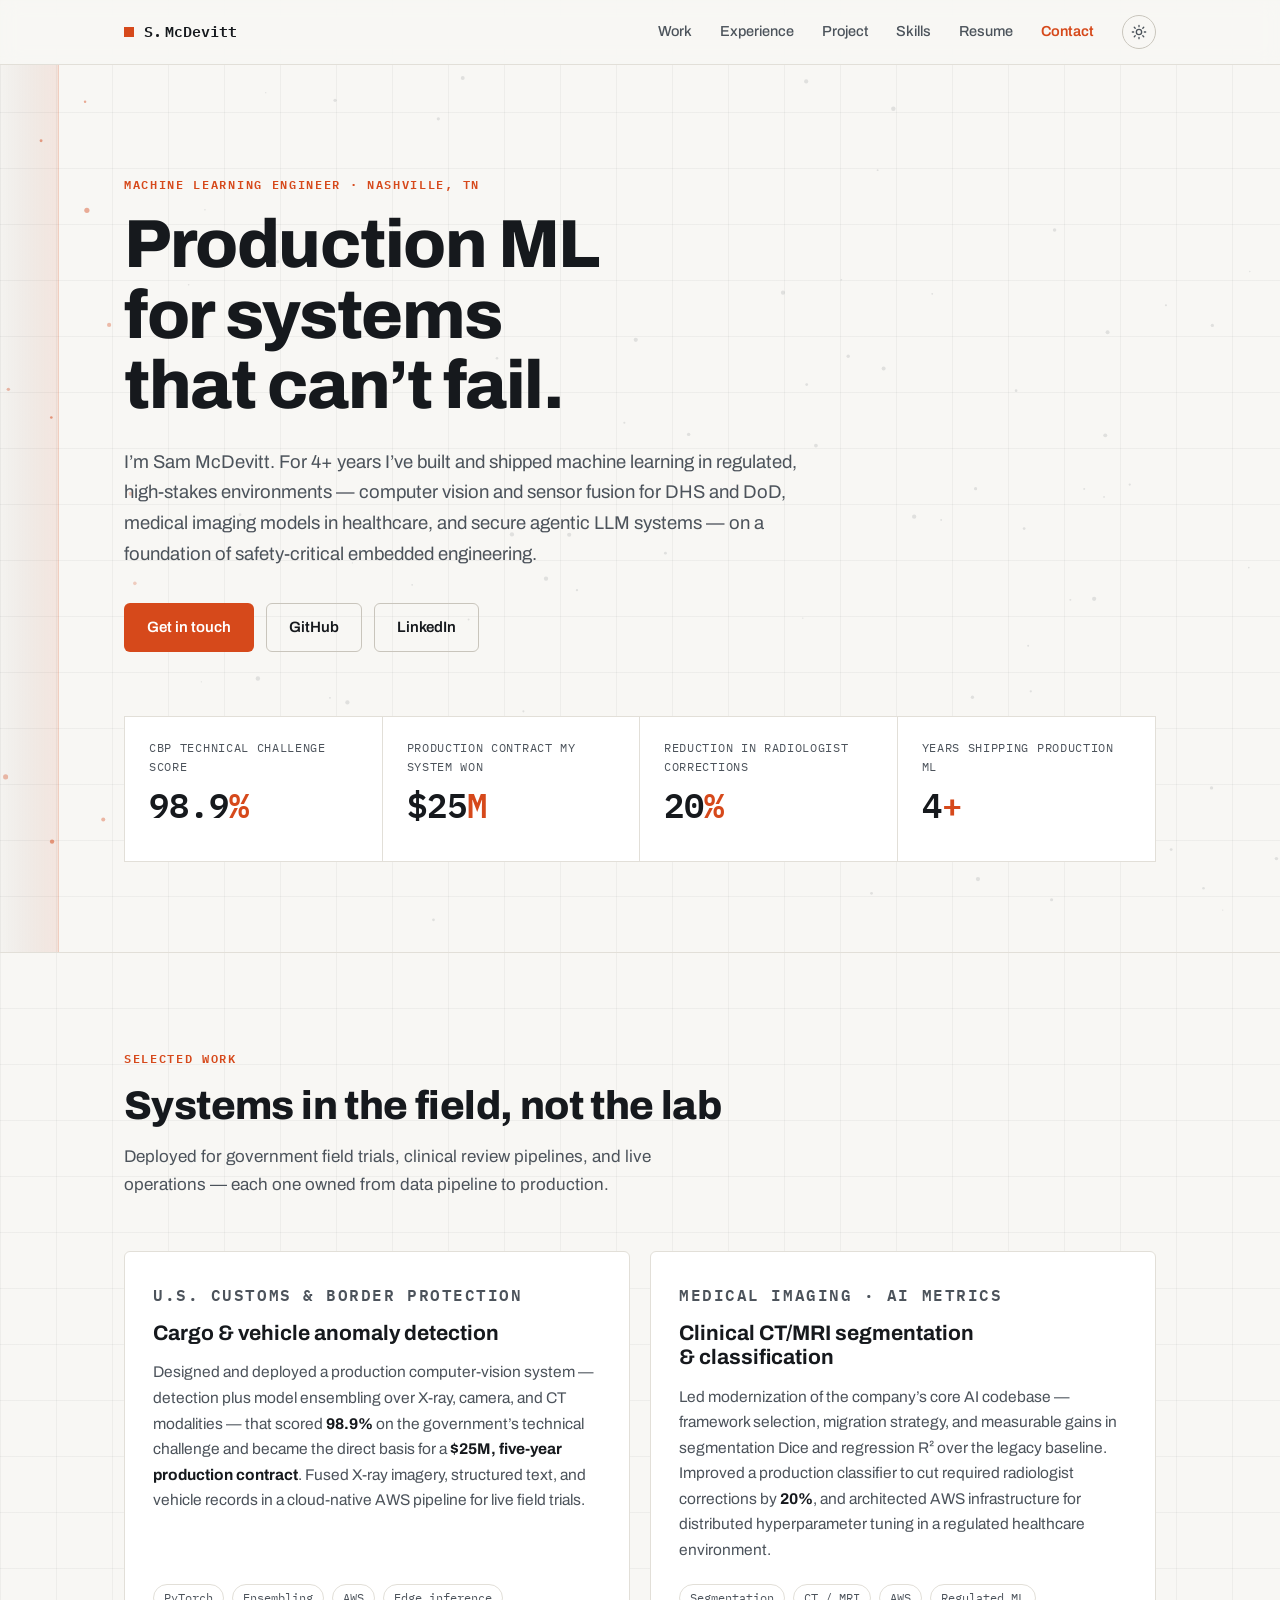
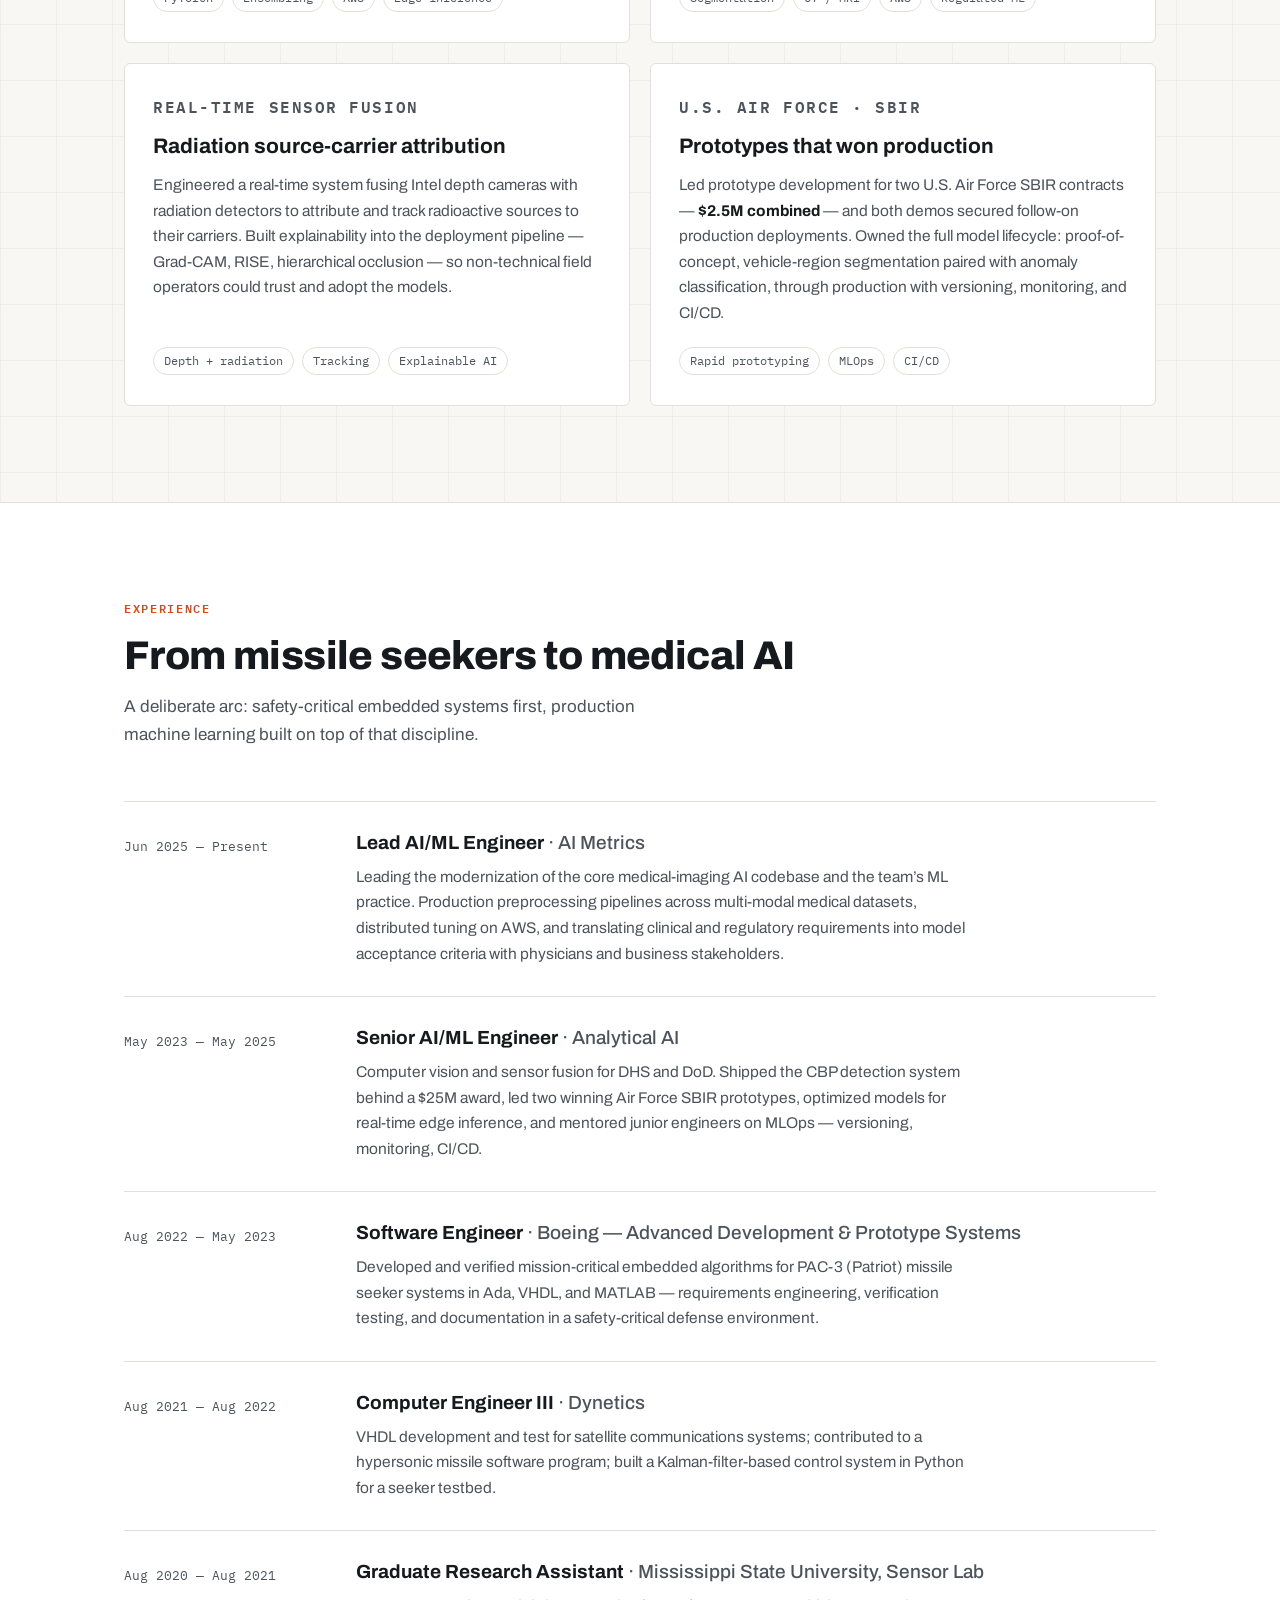
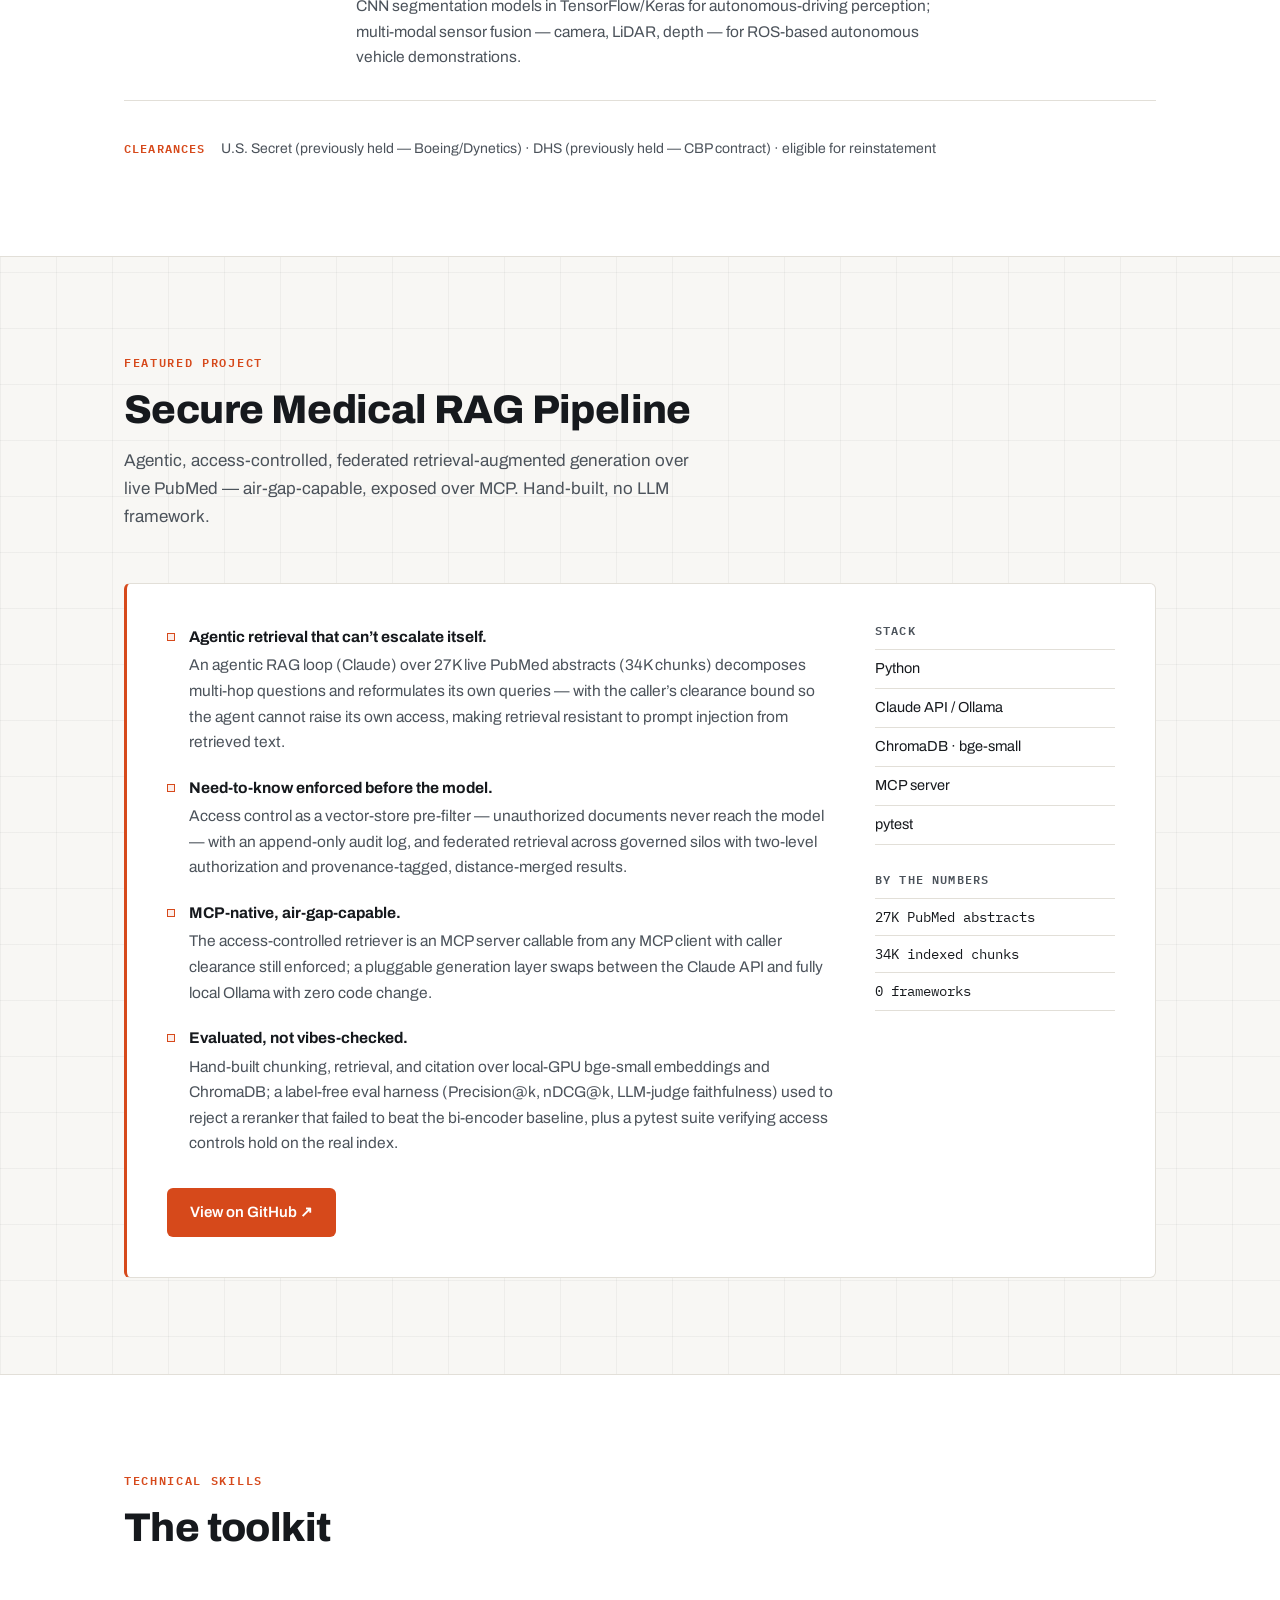
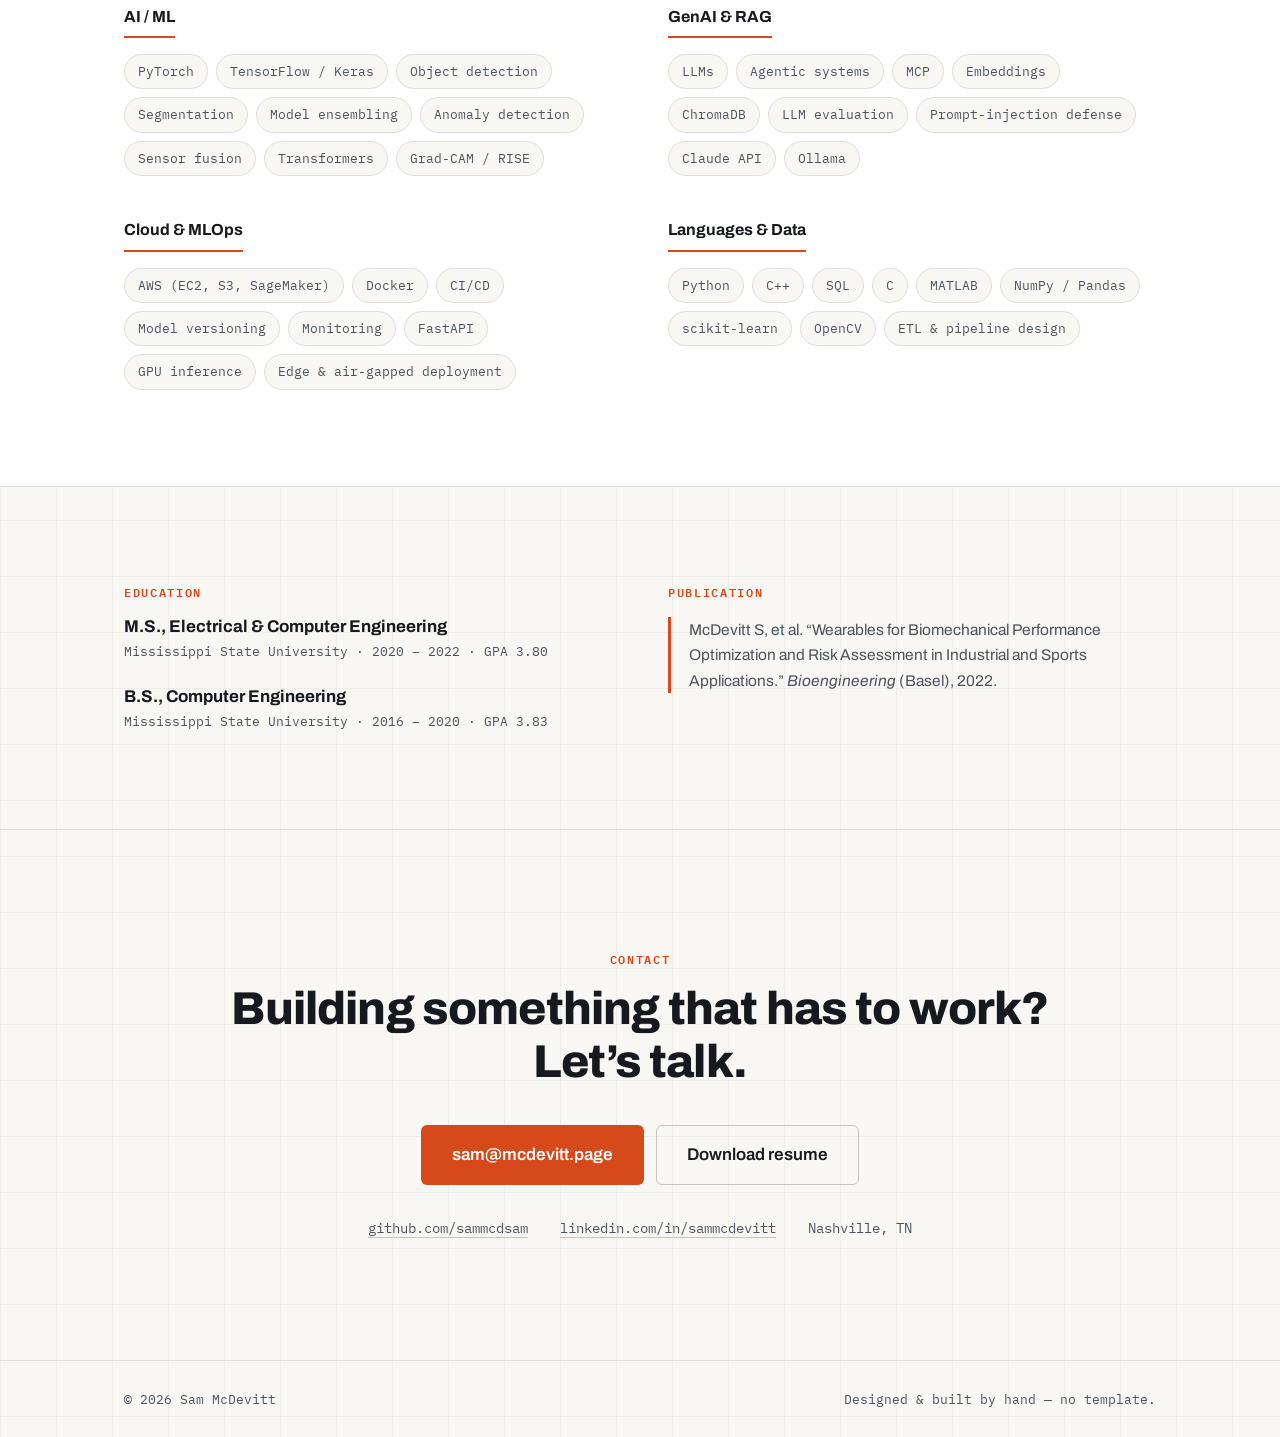
==== index.html @ 663efe21 "Portfolio site: hero, selected work, experience, featured RAG project, skills, resume PDF Co-Authore" ====
<!DOCTYPE html>
<html lang="en">
<head>
  <meta charset="UTF-8">
  <meta name="viewport" content="width=device-width, initial-scale=1.0">
  <title>Sam McDevitt — Machine Learning Engineer</title>
  <meta name="description" content="Sam McDevitt is a machine learning engineer in Nashville, TN building production ML systems — computer vision, sensor fusion, and LLM/RAG platforms — for healthcare, DHS, and DoD.">
  <meta property="og:title" content="Sam McDevitt — Machine Learning Engineer">
  <meta property="og:description" content="Production ML for systems that can't fail: computer vision, sensor fusion, and secure LLM systems in regulated environments.">
  <meta property="og:type" content="website">
  <link rel="icon" href="assets/favicon.svg" type="image/svg+xml">
  <link rel="preconnect" href="https://fonts.googleapis.com">
  <link rel="preconnect" href="https://fonts.gstatic.com" crossorigin>
  <link href="https://fonts.googleapis.com/css2?family=Archivo:wght@400;500;600;700;800&family=IBM+Plex+Mono:wght@400;500;600&display=swap" rel="stylesheet">
  <link rel="stylesheet" href="css/style.css">
</head>
<body>

  <a class="skip-link" href="#main">Skip to content</a>

  <header class="site-header">
    <nav class="nav" aria-label="Primary">
      <a class="nav-brand" href="#top">
        <span class="brand-mark" aria-hidden="true"></span>
        S.&thinsp;McDevitt
      </a>
      <button class="nav-toggle" aria-expanded="false" aria-controls="nav-links" aria-label="Menu">
        <span></span><span></span>
      </button>
      <div class="nav-links" id="nav-links">
        <a href="#work">Work</a>
        <a href="#experience">Experience</a>
        <a href="#project">Project</a>
        <a href="#skills">Skills</a>
        <a href="assets/Sam-McDevitt-Resume.pdf" target="_blank" rel="noopener">Resume</a>
        <a href="#contact" class="nav-cta">Contact</a>
        <button class="theme-toggle" aria-label="Toggle color theme" title="Toggle theme">
          <svg class="icon-sun" viewBox="0 0 24 24" width="16" height="16" fill="none" stroke="currentColor" stroke-width="2" stroke-linecap="round"><circle cx="12" cy="12" r="4"/><path d="M12 2v2m0 16v2M4.9 4.9l1.4 1.4m11.4 11.4 1.4 1.4M2 12h2m16 0h2M4.9 19.1l1.4-1.4M17.7 6.3l1.4-1.4"/></svg>
          <svg class="icon-moon" viewBox="0 0 24 24" width="16" height="16" fill="none" stroke="currentColor" stroke-width="2" stroke-linecap="round" stroke-linejoin="round"><path d="M21 12.8A9 9 0 1 1 11.2 3a7 7 0 0 0 9.8 9.8Z"/></svg>
        </button>
      </div>
    </nav>
  </header>

  <main id="main">

    <!-- ============ HERO ============ -->
    <section class="hero" id="top">
      <canvas id="hero-canvas" aria-hidden="true"></canvas>
      <div class="container hero-inner">
        <p class="eyebrow reveal">Machine Learning Engineer · Nashville, TN</p>
        <h1 class="hero-title reveal">Production ML for systems<br>that can’t fail.</h1>
        <p class="hero-lede reveal">
          I’m Sam McDevitt. For 4+ years I’ve built and shipped machine learning in
          regulated, high-stakes environments — computer vision and sensor fusion for
          DHS and DoD, medical imaging models in healthcare, and secure agentic LLM
          systems — on a foundation of safety-critical embedded engineering.
        </p>
        <div class="hero-actions reveal">
          <a class="btn btn-primary" href="mailto:sam@mcdevitt.page">Get in touch</a>
          <a class="btn btn-ghost" href="https://github.com/sammcdsam" target="_blank" rel="noopener">GitHub</a>
          <a class="btn btn-ghost" href="https://linkedin.com/in/sammcdevitt" target="_blank" rel="noopener">LinkedIn</a>
        </div>
        <dl class="stat-row reveal">
          <div class="stat">
            <dt>CBP technical challenge score</dt>
            <dd>98.9<span class="stat-unit">%</span></dd>
          </div>
          <div class="stat">
            <dt>Production contract my system won</dt>
            <dd>$25<span class="stat-unit">M</span></dd>
          </div>
          <div class="stat">
            <dt>Reduction in radiologist corrections</dt>
            <dd>20<span class="stat-unit">%</span></dd>
          </div>
          <div class="stat">
            <dt>Years shipping production ML</dt>
            <dd>4<span class="stat-unit">+</span></dd>
          </div>
        </dl>
      </div>
    </section>

    <!-- ============ SELECTED WORK ============ -->
    <section class="section" id="work">
      <div class="container">
        <header class="section-head reveal">
          <p class="eyebrow">Selected Work</p>
          <h2>Systems in the field, not the lab</h2>
          <p class="section-lede">Deployed for government field trials, clinical review pipelines, and live operations — each one owned from data pipeline to production.</p>
        </header>

        <div class="work-grid">
          <article class="work-card reveal">
            <p class="work-tag">U.S. Customs &amp; Border Protection</p>
            <h3>Cargo &amp; vehicle anomaly detection</h3>
            <p>
              Designed and deployed a production computer-vision system — detection plus
              model ensembling over X-ray, camera, and CT modalities — that scored
              <strong>98.9%</strong> on the government’s technical challenge and became the
              direct basis for a <strong>$25M, five-year production contract</strong>.
              Fused X-ray imagery, structured text, and vehicle records in a cloud-native
              AWS pipeline for live field trials.
            </p>
            <ul class="work-meta">
              <li>PyTorch</li><li>Ensembling</li><li>AWS</li><li>Edge inference</li>
            </ul>
          </article>

          <article class="work-card reveal">
            <p class="work-tag">Medical Imaging · AI Metrics</p>
            <h3>Clinical CT/MRI segmentation &amp; classification</h3>
            <p>
              Led modernization of the company’s core AI codebase — framework selection,
              migration strategy, and measurable gains in segmentation Dice and regression
              R² over the legacy baseline. Improved a production classifier to cut required
              radiologist corrections by <strong>20%</strong>, and architected AWS
              infrastructure for distributed hyperparameter tuning in a regulated
              healthcare environment.
            </p>
            <ul class="work-meta">
              <li>Segmentation</li><li>CT / MRI</li><li>AWS</li><li>Regulated ML</li>
            </ul>
          </article>

          <article class="work-card reveal">
            <p class="work-tag">Real-time Sensor Fusion</p>
            <h3>Radiation source-carrier attribution</h3>
            <p>
              Engineered a real-time system fusing Intel depth cameras with radiation
              detectors to attribute and track radioactive sources to their carriers.
              Built explainability into the deployment pipeline — Grad-CAM, RISE,
              hierarchical occlusion — so non-technical field operators could trust and
              adopt the models.
            </p>
            <ul class="work-meta">
              <li>Depth + radiation</li><li>Tracking</li><li>Explainable AI</li>
            </ul>
          </article>

          <article class="work-card reveal">
            <p class="work-tag">U.S. Air Force · SBIR</p>
            <h3>Prototypes that won production</h3>
            <p>
              Led prototype development for two U.S. Air Force SBIR contracts —
              <strong>$2.5M combined</strong> — and both demos secured follow-on production
              deployments. Owned the full model lifecycle: proof-of-concept, vehicle-region
              segmentation paired with anomaly classification, through production with
              versioning, monitoring, and CI/CD.
            </p>
            <ul class="work-meta">
              <li>Rapid prototyping</li><li>MLOps</li><li>CI/CD</li>
            </ul>
          </article>
        </div>
      </div>
    </section>

    <!-- ============ EXPERIENCE ============ -->
    <section class="section section-alt" id="experience">
      <div class="container">
        <header class="section-head reveal">
          <p class="eyebrow">Experience</p>
          <h2>From missile seekers to medical AI</h2>
          <p class="section-lede">A deliberate arc: safety-critical embedded systems first, production machine learning built on top of that discipline.</p>
        </header>

        <ol class="timeline">
          <li class="timeline-item reveal">
            <p class="timeline-date">Jun 2025 — Present</p>
            <div class="timeline-body">
              <h3>Lead AI/ML Engineer <span class="at">· AI Metrics</span></h3>
              <p>
                Leading the modernization of the core medical-imaging AI codebase and the
                team’s ML practice. Production preprocessing pipelines across multi-modal
                medical datasets, distributed tuning on AWS, and translating clinical and
                regulatory requirements into model acceptance criteria with physicians and
                business stakeholders.
              </p>
            </div>
          </li>
          <li class="timeline-item reveal">
            <p class="timeline-date">May 2023 — May 2025</p>
            <div class="timeline-body">
              <h3>Senior AI/ML Engineer <span class="at">· Analytical AI</span></h3>
              <p>
                Computer vision and sensor fusion for DHS and DoD. Shipped the CBP
                detection system behind a $25M award, led two winning Air Force SBIR
                prototypes, optimized models for real-time edge inference, and mentored
                junior engineers on MLOps — versioning, monitoring, CI/CD.
              </p>
            </div>
          </li>
          <li class="timeline-item reveal">
            <p class="timeline-date">Aug 2022 — May 2023</p>
            <div class="timeline-body">
              <h3>Software Engineer <span class="at">· Boeing — Advanced Development &amp; Prototype Systems</span></h3>
              <p>
                Developed and verified mission-critical embedded algorithms for PAC-3
                (Patriot) missile seeker systems in Ada, VHDL, and MATLAB — requirements
                engineering, verification testing, and documentation in a safety-critical
                defense environment.
              </p>
            </div>
          </li>
          <li class="timeline-item reveal">
            <p class="timeline-date">Aug 2021 — Aug 2022</p>
            <div class="timeline-body">
              <h3>Computer Engineer III <span class="at">· Dynetics</span></h3>
              <p>
                VHDL development and test for satellite communications systems; contributed
                to a hypersonic missile software program; built a Kalman-filter-based
                control system in Python for a seeker testbed.
              </p>
            </div>
          </li>
          <li class="timeline-item reveal">
            <p class="timeline-date">Aug 2020 — Aug 2021</p>
            <div class="timeline-body">
              <h3>Graduate Research Assistant <span class="at">· Mississippi State University, Sensor Lab</span></h3>
              <p>
                CNN segmentation models in TensorFlow/Keras for autonomous-driving
                perception; multi-modal sensor fusion — camera, LiDAR, depth — for
                ROS-based autonomous vehicle demonstrations.
              </p>
            </div>
          </li>
        </ol>

        <p class="clearance reveal">
          <span class="clearance-label">Clearances</span>
          U.S. Secret (previously held — Boeing/Dynetics) · DHS (previously held — CBP contract) · eligible for reinstatement
        </p>
      </div>
    </section>

    <!-- ============ FEATURED PROJECT ============ -->
    <section class="section" id="project">
      <div class="container">
        <header class="section-head reveal">
          <p class="eyebrow">Featured Project</p>
          <h2>Secure Medical RAG Pipeline</h2>
          <p class="section-lede">
            Agentic, access-controlled, federated retrieval-augmented generation over live
            PubMed — air-gap-capable, exposed over MCP. Hand-built, no LLM framework.
          </p>
        </header>

        <div class="project-panel reveal">
          <div class="project-main">
            <ul class="project-points">
              <li>
                <strong>Agentic retrieval that can’t escalate itself.</strong>
                An agentic RAG loop (Claude) over 27K live PubMed abstracts (34K chunks)
                decomposes multi-hop questions and reformulates its own queries — with the
                caller’s clearance bound so the agent cannot raise its own access, making
                retrieval resistant to prompt injection from retrieved text.
              </li>
              <li>
                <strong>Need-to-know enforced before the model.</strong>
                Access control as a vector-store pre-filter — unauthorized documents never
                reach the model — with an append-only audit log, and federated retrieval
                across governed silos with two-level authorization and provenance-tagged,
                distance-merged results.
              </li>
              <li>
                <strong>MCP-native, air-gap-capable.</strong>
                The access-controlled retriever is an MCP server callable from any MCP
                client with caller clearance still enforced; a pluggable generation layer
                swaps between the Claude API and fully local Ollama with zero code change.
              </li>
              <li>
                <strong>Evaluated, not vibes-checked.</strong>
                Hand-built chunking, retrieval, and citation over local-GPU bge-small
                embeddings and ChromaDB; a label-free eval harness (Precision@k, nDCG@k,
                LLM-judge faithfulness) used to reject a reranker that failed to beat the
                bi-encoder baseline, plus a pytest suite verifying access controls hold on
                the real index.
              </li>
            </ul>
            <a class="btn btn-primary" href="https://github.com/sammcdsam/medical-rag-pipeline" target="_blank" rel="noopener">View on GitHub ↗</a>
          </div>
          <aside class="project-side">
            <h4>Stack</h4>
            <ul class="side-list">
              <li>Python</li>
              <li>Claude API / Ollama</li>
              <li>ChromaDB · bge-small</li>
              <li>MCP server</li>
              <li>pytest</li>
            </ul>
            <h4>By the numbers</h4>
            <ul class="side-list mono-list">
              <li>27K PubMed abstracts</li>
              <li>34K indexed chunks</li>
              <li>0 frameworks</li>
            </ul>
          </aside>
        </div>
      </div>
    </section>

    <!-- ============ SKILLS ============ -->
    <section class="section section-alt" id="skills">
      <div class="container">
        <header class="section-head reveal">
          <p class="eyebrow">Technical Skills</p>
          <h2>The toolkit</h2>
        </header>
        <div class="skills-grid">
          <div class="skill-group reveal">
            <h3>AI / ML</h3>
            <ul class="chip-list">
              <li>PyTorch</li><li>TensorFlow / Keras</li><li>Object detection</li>
              <li>Segmentation</li><li>Model ensembling</li><li>Anomaly detection</li>
              <li>Sensor fusion</li><li>Transformers</li><li>Grad-CAM / RISE</li>
            </ul>
          </div>
          <div class="skill-group reveal">
            <h3>GenAI &amp; RAG</h3>
            <ul class="chip-list">
              <li>LLMs</li><li>Agentic systems</li><li>MCP</li><li>Embeddings</li>
              <li>ChromaDB</li><li>LLM evaluation</li><li>Prompt-injection defense</li>
              <li>Claude API</li><li>Ollama</li>
            </ul>
          </div>
          <div class="skill-group reveal">
            <h3>Cloud &amp; MLOps</h3>
            <ul class="chip-list">
              <li>AWS (EC2, S3, SageMaker)</li><li>Docker</li><li>CI/CD</li>
              <li>Model versioning</li><li>Monitoring</li><li>FastAPI</li>
              <li>GPU inference</li><li>Edge &amp; air-gapped deployment</li>
            </ul>
          </div>
          <div class="skill-group reveal">
            <h3>Languages &amp; Data</h3>
            <ul class="chip-list">
              <li>Python</li><li>C++</li><li>SQL</li><li>C</li><li>MATLAB</li>
              <li>NumPy / Pandas</li><li>scikit-learn</li><li>OpenCV</li>
              <li>ETL &amp; pipeline design</li>
            </ul>
          </div>
        </div>
      </div>
    </section>

    <!-- ============ EDUCATION & PUBLICATION ============ -->
    <section class="section" id="education">
      <div class="container edu-grid">
        <div class="reveal">
          <p class="eyebrow">Education</p>
          <ul class="edu-list">
            <li>
              <h3>M.S., Electrical &amp; Computer Engineering</h3>
              <p class="edu-meta">Mississippi State University · 2020 – 2022 · GPA 3.80</p>
            </li>
            <li>
              <h3>B.S., Computer Engineering</h3>
              <p class="edu-meta">Mississippi State University · 2016 – 2020 · GPA 3.83</p>
            </li>
          </ul>
        </div>
        <div class="reveal">
          <p class="eyebrow">Publication</p>
          <p class="pub-cite">
            McDevitt&nbsp;S, et&nbsp;al. “Wearables for Biomechanical Performance
            Optimization and Risk Assessment in Industrial and Sports Applications.”
            <em>Bioengineering</em> (Basel), 2022.
          </p>
        </div>
      </div>
    </section>

    <!-- ============ CONTACT ============ -->
    <section class="section section-contact" id="contact">
      <div class="container">
        <p class="eyebrow reveal">Contact</p>
        <h2 class="contact-title reveal">Building something that has to work?<br>Let’s talk.</h2>
        <div class="hero-actions reveal">
          <a class="btn btn-primary btn-lg" href="mailto:sam@mcdevitt.page">sam@mcdevitt.page</a>
          <a class="btn btn-ghost btn-lg" href="assets/Sam-McDevitt-Resume.pdf" target="_blank" rel="noopener">Download resume</a>
        </div>
        <ul class="contact-links reveal">
          <li><a href="https://github.com/sammcdsam" target="_blank" rel="noopener">github.com/sammcdsam</a></li>
          <li><a href="https://linkedin.com/in/sammcdevitt" target="_blank" rel="noopener">linkedin.com/in/sammcdevitt</a></li>
          <li>Nashville, TN</li>
        </ul>
      </div>
    </section>

  </main>

  <footer class="site-footer">
    <div class="container footer-inner">
      <p>© <span id="year"></span> Sam McDevitt</p>
      <p class="footer-note">Designed &amp; built by hand — no template.</p>
    </div>
  </footer>

  <script src="js/main.js"></script>
</body>
</html>
---- css/style.css ----
/* ============================================================
   Sam McDevitt — portfolio
   Palette: paper / blue-black ink / international orange
   Type: Archivo (display + body) · IBM Plex Mono (labels, data)
   ============================================================ */

:root {
  --bg: #F8F7F4;
  --surface: #FFFFFF;
  --ink: #16191D;
  --ink-2: #4C535B;
  --line: #E2DFD8;
  --line-strong: #C9C5BC;
  --accent: #D6491B;
  --accent-soft: rgba(214, 73, 27, 0.09);
  --accent-contrast: #FFFFFF;
  --grid-line: rgba(22, 25, 29, 0.045);

  --font-body: "Archivo", "Helvetica Neue", Arial, sans-serif;
  --font-mono: "IBM Plex Mono", "SFMono-Regular", Consolas, monospace;

  --container: 1080px;
  --radius: 6px;
}

@media (prefers-color-scheme: dark) {
  :root {
    --bg: #101317;
    --surface: #171B21;
    --ink: #E9E7E2;
    --ink-2: #9BA1A9;
    --line: #262B32;
    --line-strong: #3A414A;
    --accent: #FF6B42;
    --accent-soft: rgba(255, 107, 66, 0.12);
    --accent-contrast: #16191D;
    --grid-line: rgba(233, 231, 226, 0.04);
  }
}

:root[data-theme="light"] {
  --bg: #F8F7F4;
  --surface: #FFFFFF;
  --ink: #16191D;
  --ink-2: #4C535B;
  --line: #E2DFD8;
  --line-strong: #C9C5BC;
  --accent: #D6491B;
  --accent-soft: rgba(214, 73, 27, 0.09);
  --accent-contrast: #FFFFFF;
  --grid-line: rgba(22, 25, 29, 0.045);
}

:root[data-theme="dark"] {
  --bg: #101317;
  --surface: #171B21;
  --ink: #E9E7E2;
  --ink-2: #9BA1A9;
  --line: #262B32;
  --line-strong: #3A414A;
  --accent: #FF6B42;
  --accent-soft: rgba(255, 107, 66, 0.12);
  --accent-contrast: #16191D;
  --grid-line: rgba(233, 231, 226, 0.04);
}

/* ---------- reset & base ---------- */

*, *::before, *::after { box-sizing: border-box; }

html { scroll-behavior: smooth; }

body {
  margin: 0;
  background: var(--bg);
  color: var(--ink);
  font-family: var(--font-body);
  font-size: 17px;
  line-height: 1.65;
  -webkit-font-smoothing: antialiased;
  background-image:
    linear-gradient(var(--grid-line) 1px, transparent 1px),
    linear-gradient(90deg, var(--grid-line) 1px, transparent 1px);
  background-size: 56px 56px;
}

h1, h2, h3, h4 {
  margin: 0;
  line-height: 1.15;
  font-weight: 700;
  text-wrap: balance;
}

p { margin: 0; }
a { color: inherit; }
ul, ol { margin: 0; padding: 0; list-style: none; }
img { max-width: 100%; }

.container {
  max-width: var(--container);
  margin: 0 auto;
  padding: 0 24px;
}

.skip-link {
  position: absolute;
  left: -9999px;
  top: 0;
  background: var(--accent);
  color: var(--accent-contrast);
  padding: 10px 16px;
  z-index: 100;
}
.skip-link:focus { left: 0; }

:focus-visible {
  outline: 2px solid var(--accent);
  outline-offset: 3px;
}

/* ---------- shared text roles ---------- */

.eyebrow {
  font-family: var(--font-mono);
  font-size: 12px;
  font-weight: 600;
  letter-spacing: 0.14em;
  text-transform: uppercase;
  color: var(--accent);
  margin-bottom: 14px;
}

.section-lede {
  color: var(--ink-2);
  max-width: 58ch;
  margin-top: 14px;
}

/* ---------- header / nav ---------- */

.site-header {
  position: sticky;
  top: 0;
  z-index: 50;
  background: color-mix(in srgb, var(--bg) 88%, transparent);
  backdrop-filter: blur(10px);
  border-bottom: 1px solid var(--line);
}

.nav {
  max-width: var(--container);
  margin: 0 auto;
  padding: 0 24px;
  height: 64px;
  display: flex;
  align-items: center;
  justify-content: space-between;
  gap: 24px;
}

.nav-brand {
  font-family: var(--font-mono);
  font-weight: 600;
  font-size: 15px;
  text-decoration: none;
  display: flex;
  align-items: center;
  gap: 10px;
}

.brand-mark {
  width: 10px;
  height: 10px;
  background: var(--accent);
  display: inline-block;
}

.nav-links {
  display: flex;
  align-items: center;
  gap: 28px;
}

.nav-links a {
  font-size: 14.5px;
  font-weight: 500;
  text-decoration: none;
  color: var(--ink-2);
  transition: color 0.15s ease;
}
.nav-links a:hover { color: var(--ink); }

.nav-links a.nav-cta {
  color: var(--accent);
  font-weight: 600;
}

.theme-toggle {
  background: none;
  border: 1px solid var(--line-strong);
  border-radius: 999px;
  width: 34px;
  height: 34px;
  display: inline-flex;
  align-items: center;
  justify-content: center;
  color: var(--ink-2);
  cursor: pointer;
  transition: color 0.15s ease, border-color 0.15s ease;
}
.theme-toggle:hover { color: var(--ink); border-color: var(--ink-2); }
.icon-moon { display: none; }
:root[data-theme="dark"] .icon-moon { display: block; }
:root[data-theme="dark"] .icon-sun { display: none; }
@media (prefers-color-scheme: dark) {
  :root:not([data-theme="light"]) .icon-moon { display: block; }
  :root:not([data-theme="light"]) .icon-sun { display: none; }
}

.nav-toggle {
  display: none;
  background: none;
  border: 0;
  width: 40px;
  height: 40px;
  cursor: pointer;
  flex-direction: column;
  align-items: center;
  justify-content: center;
  gap: 6px;
}
.nav-toggle span {
  display: block;
  width: 20px;
  height: 2px;
  background: var(--ink);
  transition: transform 0.2s ease, opacity 0.2s ease;
}
.nav-toggle[aria-expanded="true"] span:first-child { transform: translateY(4px) rotate(45deg); }
.nav-toggle[aria-expanded="true"] span:last-child { transform: translateY(-4px) rotate(-45deg); }

/* ---------- hero ---------- */

.hero {
  position: relative;
  padding: 110px 0 90px;
  border-bottom: 1px solid var(--line);
  overflow: hidden;
}

#hero-canvas {
  position: absolute;
  inset: 0;
  width: 100%;
  height: 100%;
  pointer-events: none;
}

.hero-inner { position: relative; }

.hero-title {
  font-size: clamp(38px, 6.4vw, 68px);
  font-weight: 800;
  letter-spacing: -0.022em;
  line-height: 1.04;
  max-width: 16ch;
}

.hero-lede {
  margin-top: 26px;
  max-width: 62ch;
  font-size: 18.5px;
  color: var(--ink-2);
}

.hero-actions {
  margin-top: 34px;
  display: flex;
  flex-wrap: wrap;
  gap: 12px;
}

/* ---------- buttons ---------- */

.btn {
  display: inline-flex;
  align-items: center;
  gap: 8px;
  padding: 11px 22px;
  border-radius: var(--radius);
  font-size: 15px;
  font-weight: 600;
  text-decoration: none;
  border: 1px solid transparent;
  transition: transform 0.12s ease, background 0.15s ease, border-color 0.15s ease;
}
.btn:active { transform: translateY(1px); }

.btn-primary {
  background: var(--accent);
  color: var(--accent-contrast);
}
.btn-primary:hover { filter: brightness(1.07); }

.btn-ghost {
  border-color: var(--line-strong);
  color: var(--ink);
  background: transparent;
}
.btn-ghost:hover { border-color: var(--ink-2); background: var(--surface); }

.btn-lg { padding: 15px 30px; font-size: 17px; }

/* ---------- stat row ---------- */

.stat-row {
  margin: 64px 0 0;
  display: grid;
  grid-template-columns: repeat(4, 1fr);
  border: 1px solid var(--line);
  background: var(--surface);
}

.stat {
  padding: 22px 24px;
  border-right: 1px solid var(--line);
}
.stat:last-child { border-right: 0; }

.stat dt {
  font-family: var(--font-mono);
  font-size: 11.5px;
  letter-spacing: 0.06em;
  text-transform: uppercase;
  color: var(--ink-2);
}

.stat dd {
  margin: 0 0 6px;
  font-family: var(--font-mono);
  font-weight: 600;
  font-size: 34px;
  font-variant-numeric: tabular-nums;
  color: var(--ink);
}

.stat-unit { color: var(--accent); }

/* ---------- sections ---------- */

.section { padding: 96px 0; }

.section-alt {
  background: var(--surface);
  border-top: 1px solid var(--line);
  border-bottom: 1px solid var(--line);
}

.section-head { margin-bottom: 52px; }
.section-head h2 {
  font-size: clamp(28px, 3.6vw, 40px);
  font-weight: 800;
  letter-spacing: -0.015em;
}

/* ---------- work grid ---------- */

.work-grid {
  display: grid;
  grid-template-columns: 1fr 1fr;
  gap: 20px;
}

.work-card {
  background: var(--surface);
  border: 1px solid var(--line);
  border-radius: var(--radius);
  padding: 30px 28px;
  display: flex;
  flex-direction: column;
  gap: 14px;
  transition: border-color 0.15s ease, transform 0.15s ease;
}
.work-card:hover {
  border-color: var(--accent);
  transform: translateY(-2px);
}

.section-alt .work-card { background: var(--bg); }

.work-tag {
  font-family: var(--font-mono);
  font-size: 11.5px;
  font-weight: 600;
  letter-spacing: 0.1em;
  text-transform: uppercase;
  color: var(--accent);
}

.work-card h3 { font-size: 21px; }

.work-card p { color: var(--ink-2); font-size: 15.5px; }
.work-card p strong { color: var(--ink); }

.work-meta {
  margin-top: auto;
  padding-top: 8px;
  display: flex;
  flex-wrap: wrap;
  gap: 8px;
}
.work-meta li {
  font-family: var(--font-mono);
  font-size: 12px;
  color: var(--ink-2);
  border: 1px solid var(--line);
  padding: 3px 10px;
  border-radius: 999px;
}

/* ---------- timeline ---------- */

.timeline {
  display: flex;
  flex-direction: column;
}

.timeline-item {
  display: grid;
  grid-template-columns: 200px 1fr;
  gap: 32px;
  padding: 30px 0;
  border-bottom: 1px solid var(--line);
}
.timeline-item:first-child { border-top: 1px solid var(--line); }

.timeline-date {
  font-family: var(--font-mono);
  font-size: 13px;
  font-variant-numeric: tabular-nums;
  color: var(--ink-2);
  padding-top: 4px;
  white-space: nowrap;
}

.timeline-body h3 { font-size: 19px; }
.timeline-body .at { color: var(--ink-2); font-weight: 500; }
.timeline-body p { margin-top: 10px; color: var(--ink-2); font-size: 15.5px; max-width: 68ch; }

.clearance {
  margin-top: 36px;
  font-size: 14px;
  color: var(--ink-2);
}
.clearance-label {
  font-family: var(--font-mono);
  font-size: 11.5px;
  font-weight: 600;
  letter-spacing: 0.1em;
  text-transform: uppercase;
  color: var(--accent);
  margin-right: 12px;
}

/* ---------- featured project ---------- */

.project-panel {
  display: grid;
  grid-template-columns: 1fr 240px;
  gap: 40px;
  background: var(--surface);
  border: 1px solid var(--line);
  border-left: 3px solid var(--accent);
  border-radius: var(--radius);
  padding: 40px;
}

.project-points {
  display: flex;
  flex-direction: column;
  gap: 20px;
  margin-bottom: 32px;
}
.project-points li {
  color: var(--ink-2);
  font-size: 15.5px;
  padding-left: 22px;
  position: relative;
}
.project-points li::before {
  content: "";
  position: absolute;
  left: 0;
  top: 9px;
  width: 8px;
  height: 8px;
  background: var(--accent-soft);
  border: 1.5px solid var(--accent);
}
.project-points strong {
  color: var(--ink);
  display: block;
  margin-bottom: 3px;
}

.project-side h4 {
  font-family: var(--font-mono);
  font-size: 11.5px;
  font-weight: 600;
  letter-spacing: 0.1em;
  text-transform: uppercase;
  color: var(--ink-2);
  margin-bottom: 12px;
}
.project-side h4 + .side-list { margin-bottom: 28px; }

.side-list li {
  font-size: 14.5px;
  padding: 7px 0;
  border-bottom: 1px solid var(--line);
}
.side-list li:first-child { border-top: 1px solid var(--line); }

.mono-list li {
  font-family: var(--font-mono);
  font-size: 13.5px;
  font-variant-numeric: tabular-nums;
}

/* ---------- skills ---------- */

.skills-grid {
  display: grid;
  grid-template-columns: 1fr 1fr;
  gap: 40px 56px;
}

.skill-group h3 {
  font-size: 16px;
  font-weight: 700;
  margin-bottom: 16px;
  padding-bottom: 10px;
  border-bottom: 2px solid var(--accent);
  display: inline-block;
}

.chip-list {
  display: flex;
  flex-wrap: wrap;
  gap: 8px;
}
.chip-list li {
  font-family: var(--font-mono);
  font-size: 13px;
  padding: 6px 13px;
  background: var(--bg);
  border: 1px solid var(--line);
  border-radius: 999px;
  color: var(--ink-2);
}

.section:not(.section-alt) .chip-list li { background: var(--surface); }

/* ---------- education & publication ---------- */

.edu-grid {
  display: grid;
  grid-template-columns: 1fr 1fr;
  gap: 56px;
}

.edu-list { display: flex; flex-direction: column; gap: 24px; }
.edu-list h3 { font-size: 17px; }
.edu-meta {
  font-family: var(--font-mono);
  font-size: 13px;
  color: var(--ink-2);
  margin-top: 5px;
}

.pub-cite {
  color: var(--ink-2);
  font-size: 15.5px;
  max-width: 52ch;
  border-left: 3px solid var(--accent);
  padding-left: 18px;
}

/* ---------- contact ---------- */

.section-contact {
  text-align: center;
  border-top: 1px solid var(--line);
  padding: 120px 0;
}

.contact-title {
  font-size: clamp(28px, 4.4vw, 46px);
  font-weight: 800;
  letter-spacing: -0.018em;
  margin-bottom: 36px;
}

.section-contact .hero-actions { justify-content: center; }

.contact-links {
  margin-top: 32px;
  display: flex;
  justify-content: center;
  flex-wrap: wrap;
  gap: 12px 32px;
  font-family: var(--font-mono);
  font-size: 13.5px;
  color: var(--ink-2);
}
.contact-links a {
  text-decoration: none;
  border-bottom: 1px solid var(--line-strong);
  transition: color 0.15s ease, border-color 0.15s ease;
}
.contact-links a:hover { color: var(--accent); border-color: var(--accent); }

/* ---------- footer ---------- */

.site-footer {
  border-top: 1px solid var(--line);
  padding: 28px 0;
}

.footer-inner {
  display: flex;
  justify-content: space-between;
  flex-wrap: wrap;
  gap: 8px;
  font-family: var(--font-mono);
  font-size: 12.5px;
  color: var(--ink-2);
}

/* ---------- reveal animation ---------- */

.reveal {
  opacity: 0;
  transform: translateY(14px);
  transition: opacity 0.55s ease, transform 0.55s ease;
}
.reveal.in {
  opacity: 1;
  transform: none;
}

@media (prefers-reduced-motion: reduce) {
  html { scroll-behavior: auto; }
  .reveal { opacity: 1; transform: none; transition: none; }
  #hero-canvas { display: none; }
}

/* ---------- responsive ---------- */

@media (max-width: 900px) {
  .stat-row { grid-template-columns: 1fr 1fr; }
  .stat:nth-child(2) { border-right: 0; }
  .stat:nth-child(1), .stat:nth-child(2) { border-bottom: 1px solid var(--line); }
  .work-grid { grid-template-columns: 1fr; }
  .project-panel { grid-template-columns: 1fr; padding: 30px 24px; }
  .edu-grid { grid-template-columns: 1fr; gap: 40px; }
}

@media (max-width: 720px) {
  .section { padding: 68px 0; }
  .hero { padding: 72px 0 60px; }

  .nav-toggle { display: flex; }

  .nav-links {
    display: none;
    position: absolute;
    top: 64px;
    left: 0;
    right: 0;
    flex-direction: column;
    align-items: flex-start;
    background: var(--bg);
    border-bottom: 1px solid var(--line);
    padding: 20px 24px 24px;
    gap: 18px;
  }
  .nav-links.open { display: flex; }

  .timeline-item {
    grid-template-columns: 1fr;
    gap: 6px;
    padding: 24px 0;
  }

  .skills-grid { grid-template-columns: 1fr; }
}
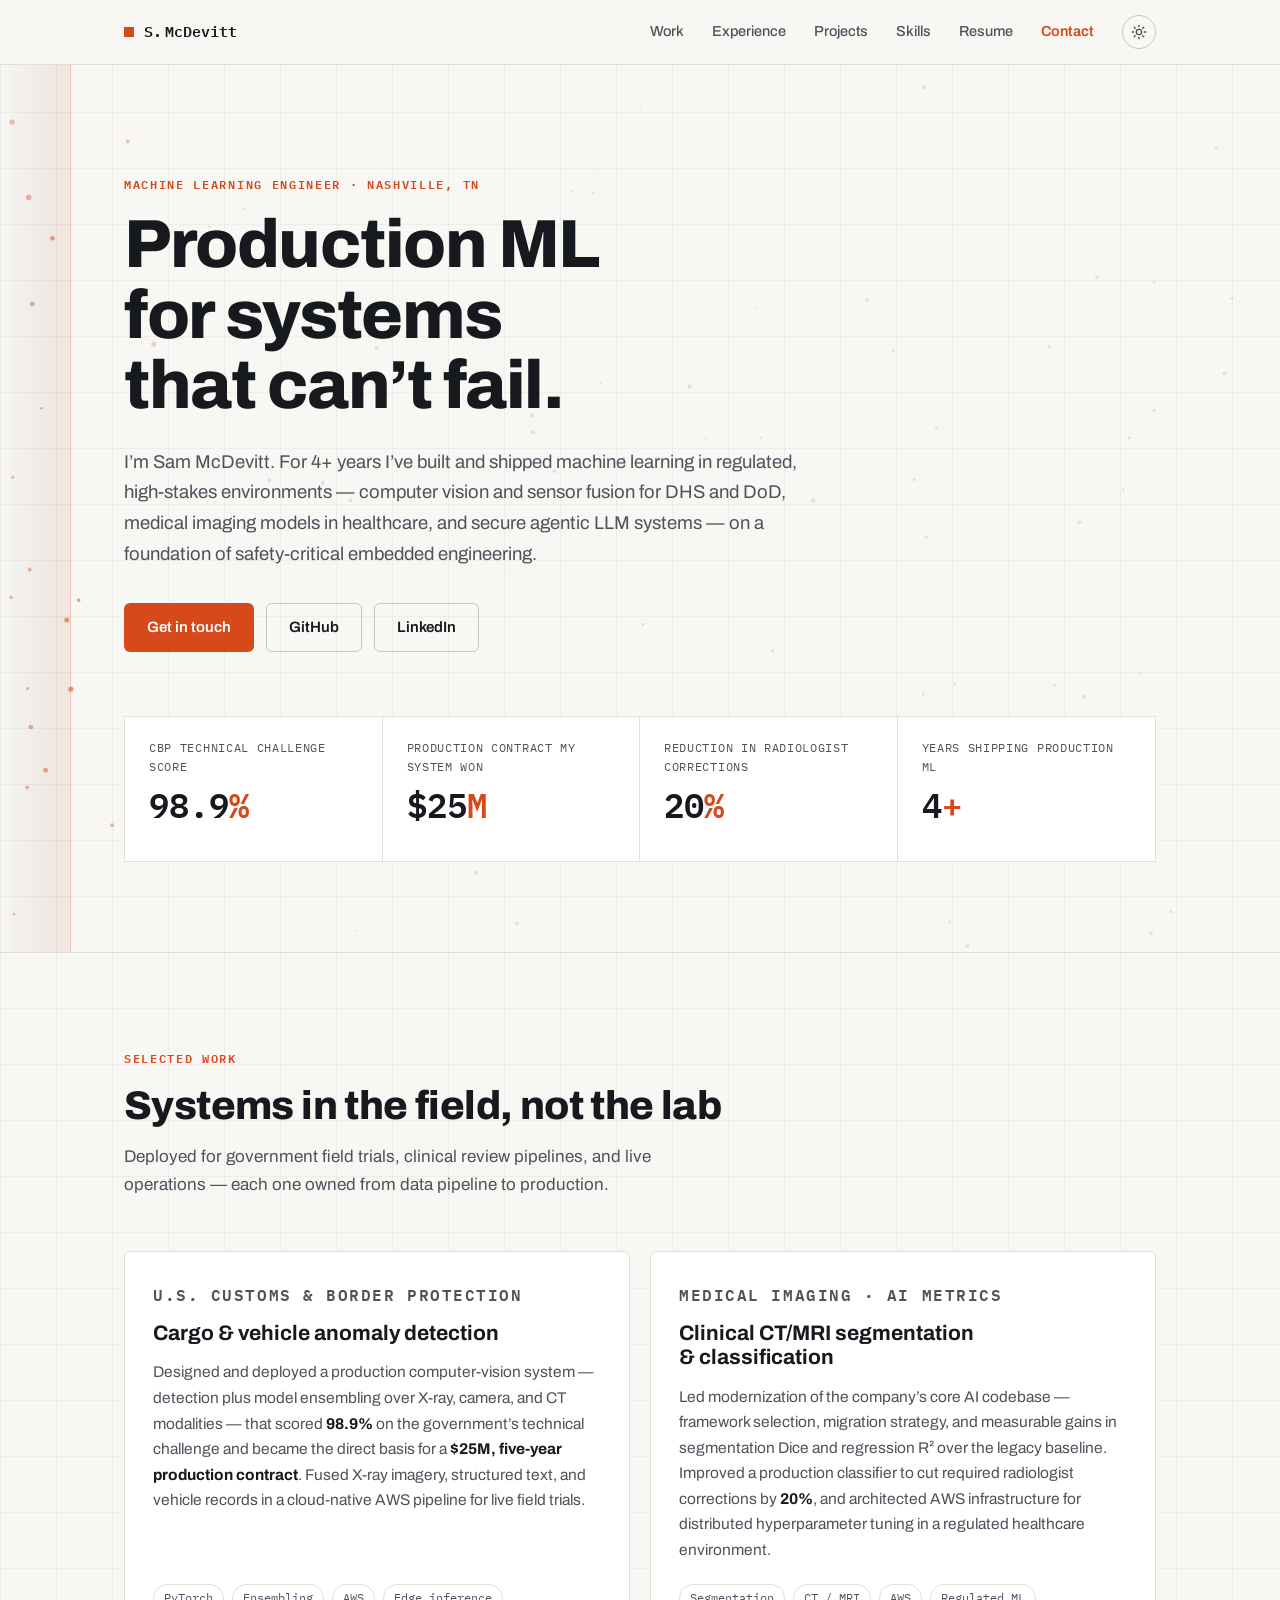
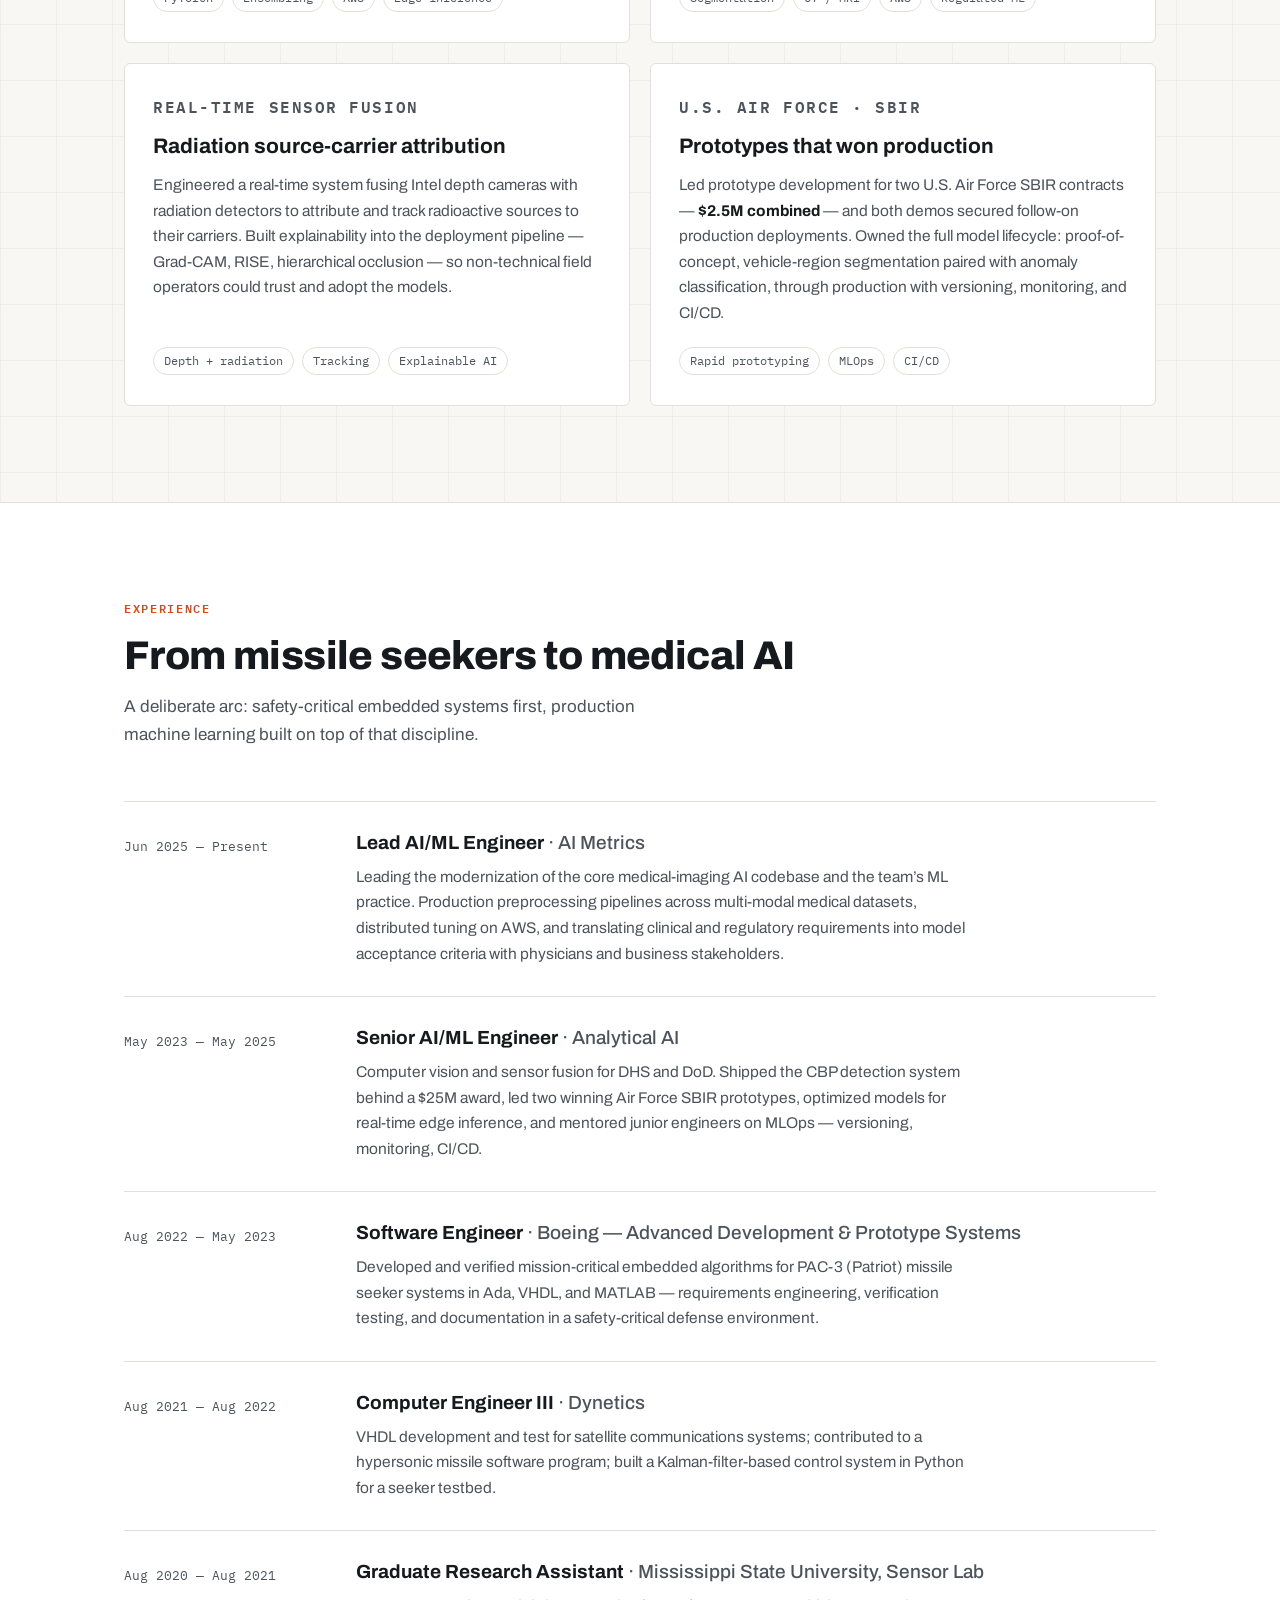
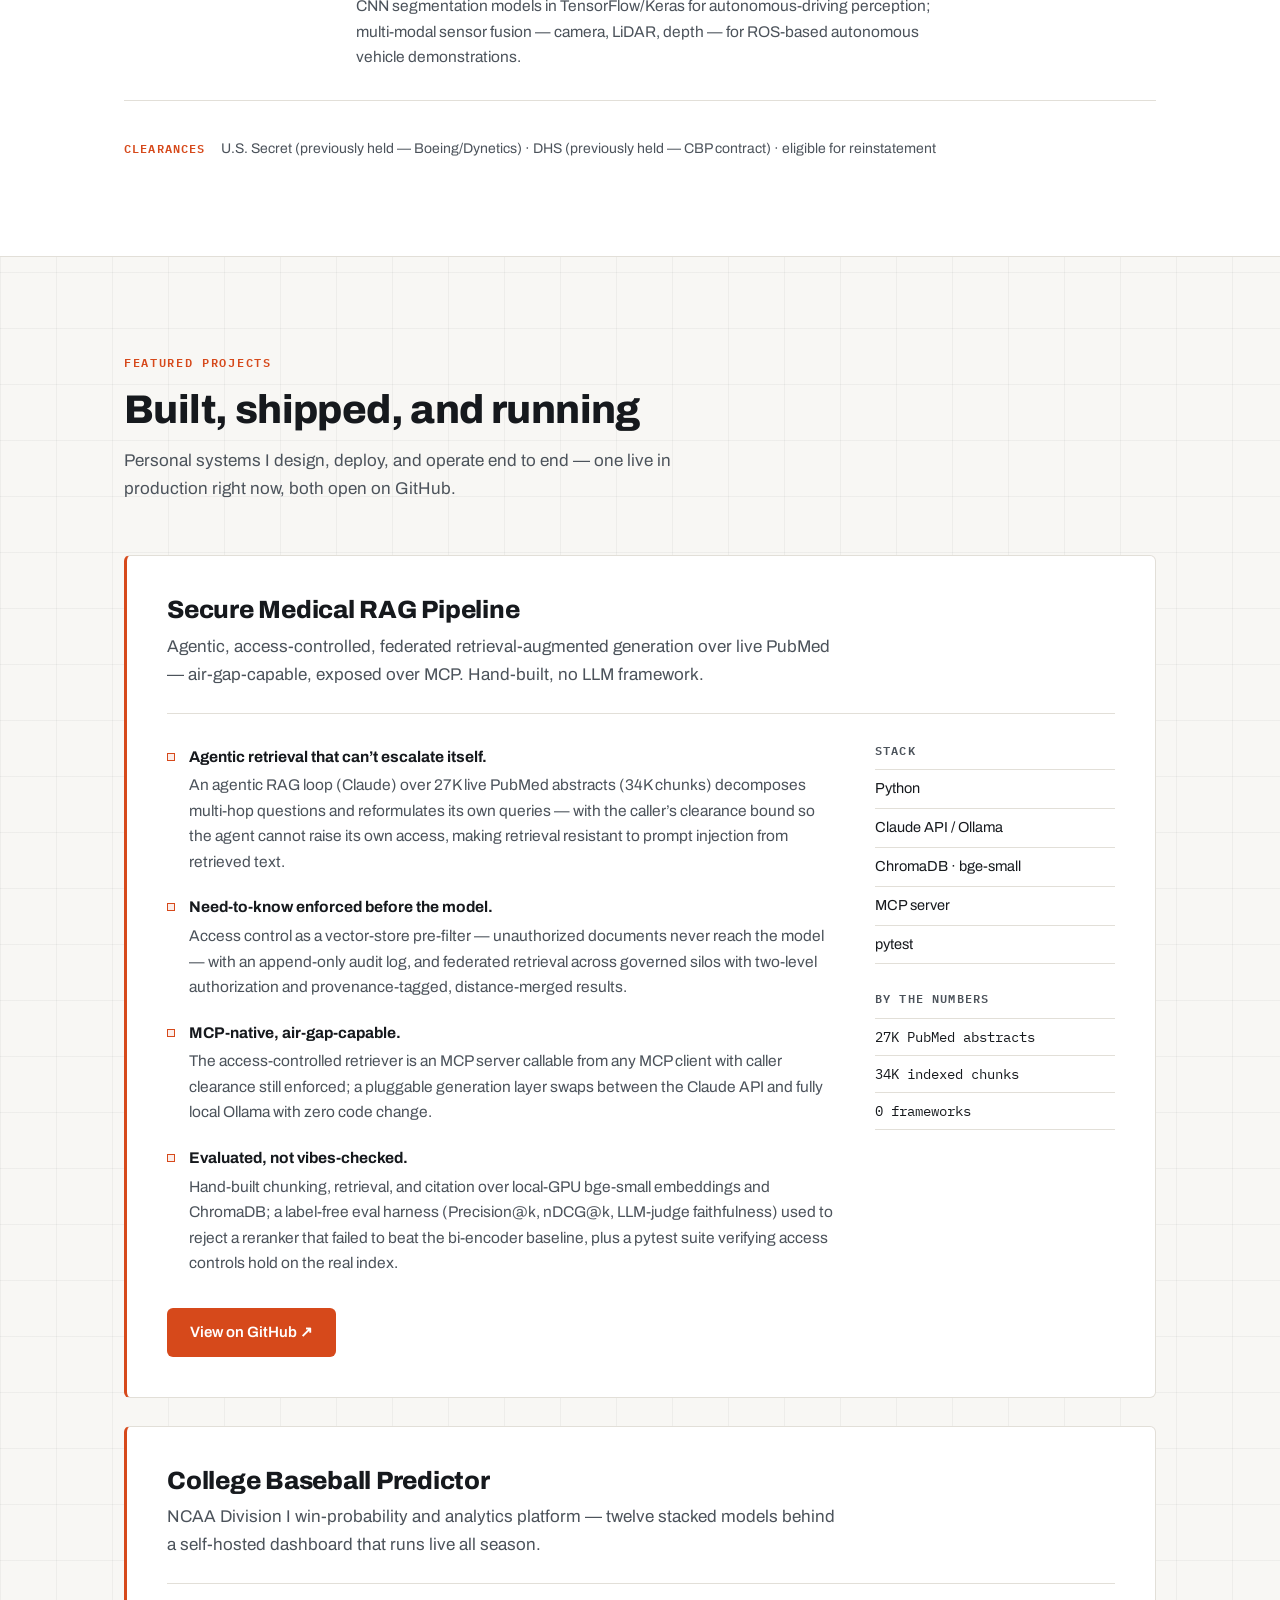
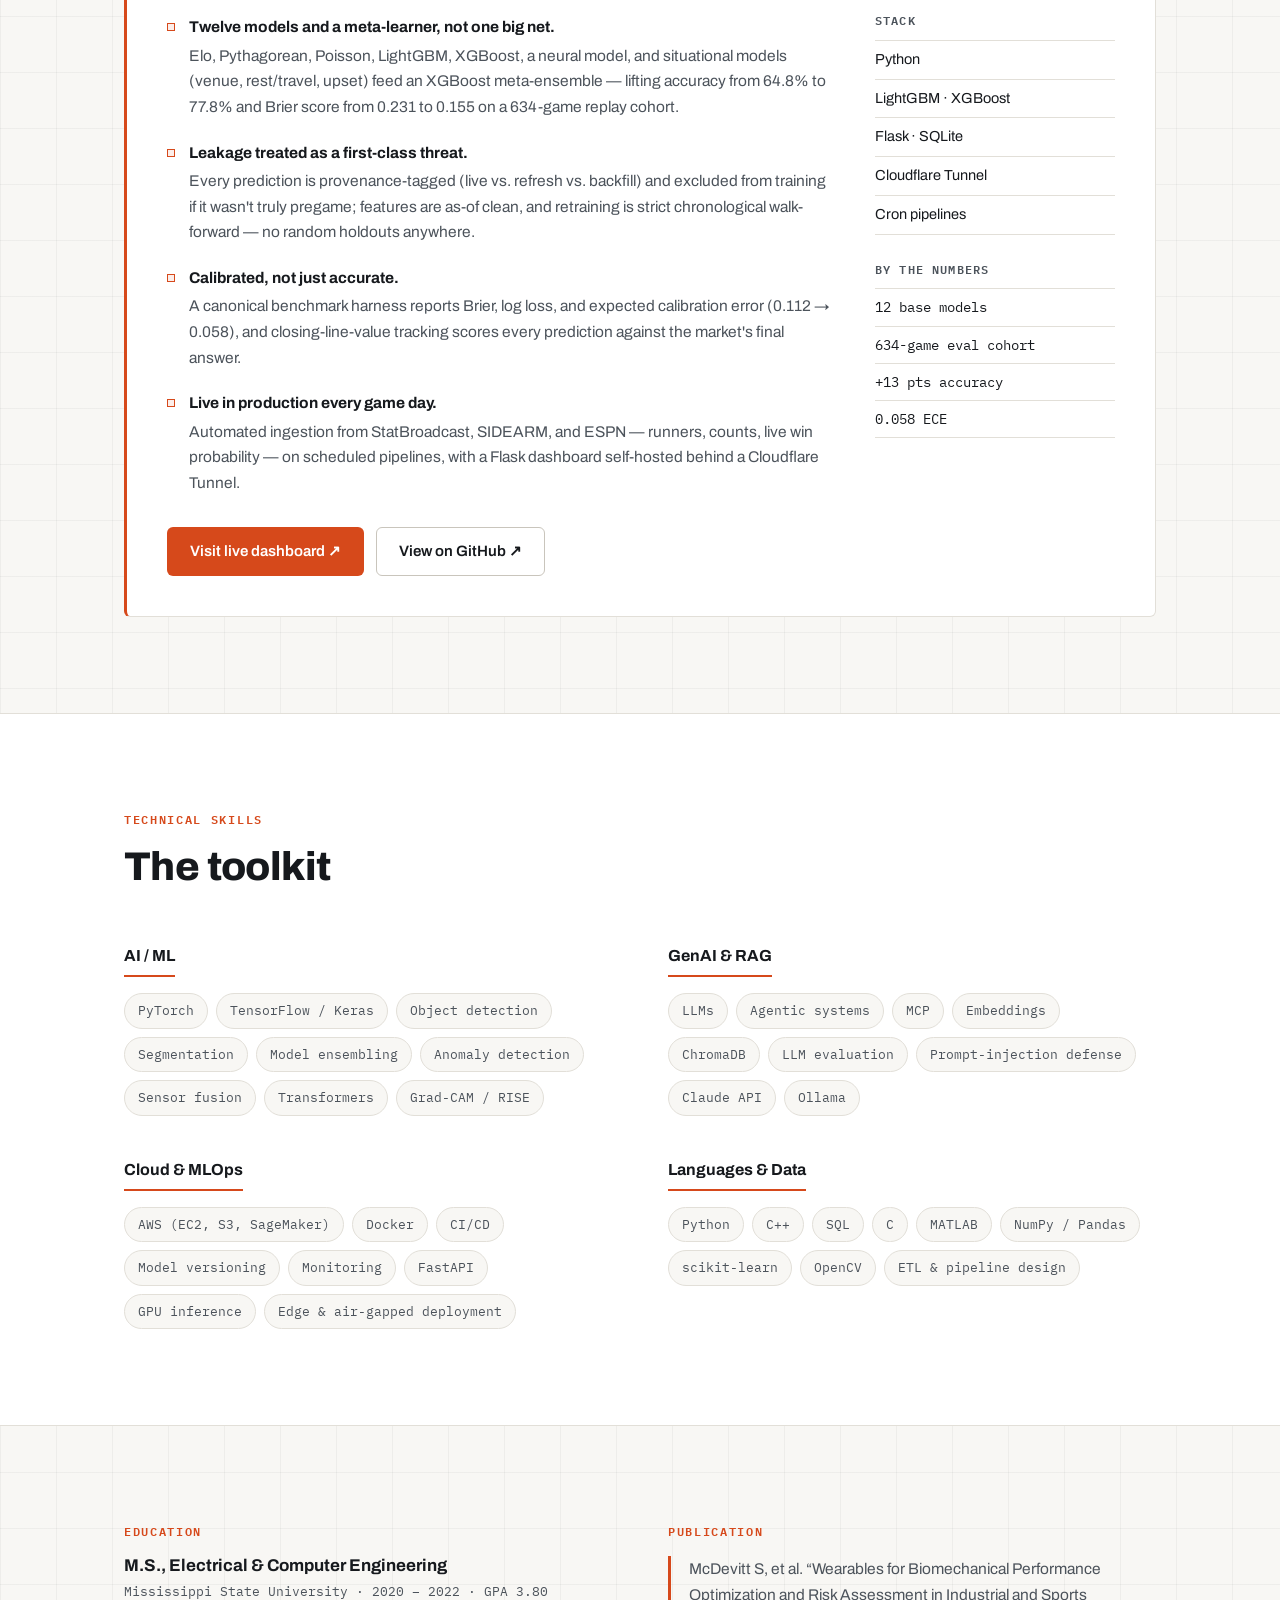
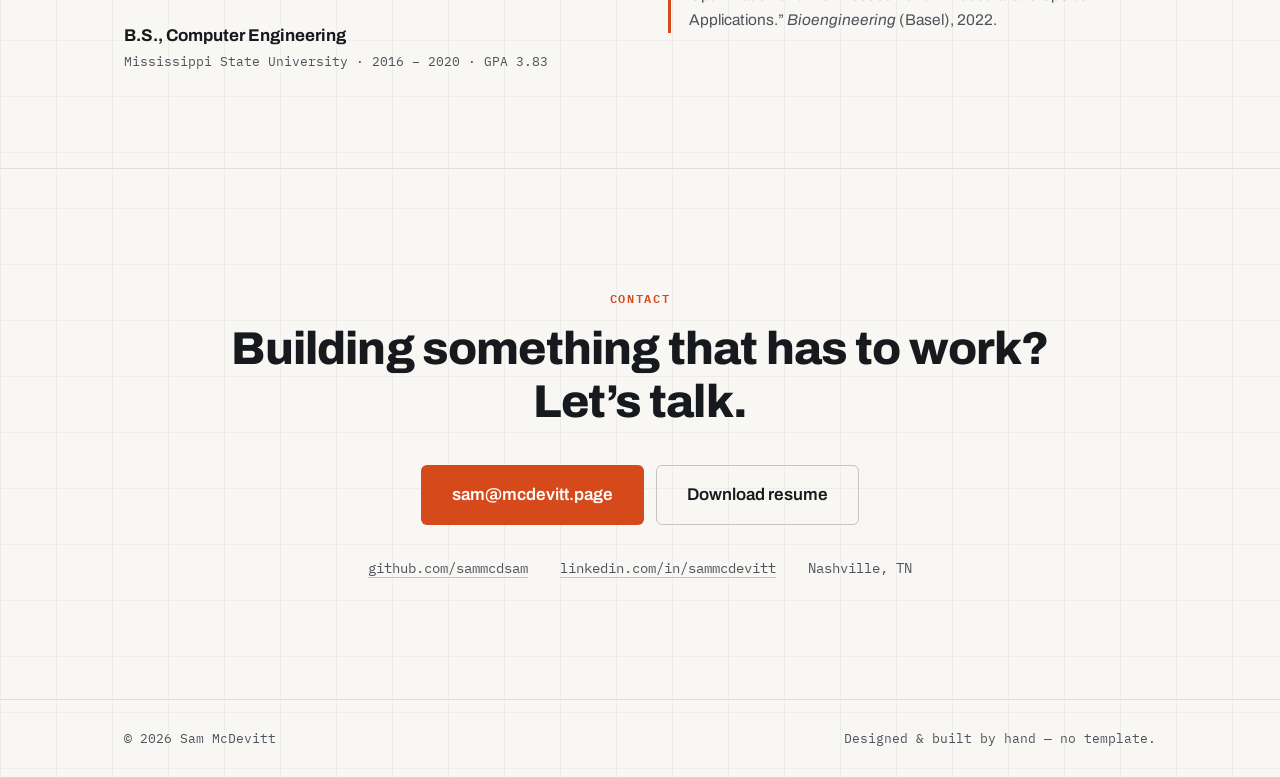
==== commit 7e6f386c: "Add College Baseball Predictor as second featured project Co-Authored-By: Claude Fable 5 <noreply@an" ====
--- a/index.html
+++ b/index.html
@@ -30,7 +30,7 @@
       <div class="nav-links" id="nav-links">
         <a href="#work">Work</a>
         <a href="#experience">Experience</a>
-        <a href="#project">Project</a>
+        <a href="#projects">Projects</a>
         <a href="#skills">Skills</a>
         <a href="assets/Sam-McDevitt-Resume.pdf" target="_blank" rel="noopener">Resume</a>
         <a href="#contact" class="nav-cta">Contact</a>
@@ -235,19 +235,26 @@
       </div>
     </section>
 
-    <!-- ============ FEATURED PROJECT ============ -->
-    <section class="section" id="project">
+    <!-- ============ FEATURED PROJECTS ============ -->
+    <section class="section" id="projects">
       <div class="container">
         <header class="section-head reveal">
-          <p class="eyebrow">Featured Project</p>
-          <h2>Secure Medical RAG Pipeline</h2>
+          <p class="eyebrow">Featured Projects</p>
+          <h2>Built, shipped, and running</h2>
           <p class="section-lede">
-            Agentic, access-controlled, federated retrieval-augmented generation over live
-            PubMed — air-gap-capable, exposed over MCP. Hand-built, no LLM framework.
+            Personal systems I design, deploy, and operate end to end — one live in
+            production right now, both open on GitHub.
           </p>
         </header>
 
         <div class="project-panel reveal">
+          <div class="project-head">
+            <h3>Secure Medical RAG Pipeline</h3>
+            <p>
+              Agentic, access-controlled, federated retrieval-augmented generation over
+              live PubMed — air-gap-capable, exposed over MCP. Hand-built, no LLM framework.
+            </p>
+          </div>
           <div class="project-main">
             <ul class="project-points">
               <li>
@@ -279,7 +286,9 @@
                 the real index.
               </li>
             </ul>
-            <a class="btn btn-primary" href="https://github.com/sammcdsam/medical-rag-pipeline" target="_blank" rel="noopener">View on GitHub ↗</a>
+            <div class="project-actions">
+              <a class="btn btn-primary" href="https://github.com/sammcdsam/medical-rag-pipeline" target="_blank" rel="noopener">View on GitHub ↗</a>
+            </div>
           </div>
           <aside class="project-side">
             <h4>Stack</h4>
@@ -295,6 +304,67 @@
               <li>27K PubMed abstracts</li>
               <li>34K indexed chunks</li>
               <li>0 frameworks</li>
+            </ul>
+          </aside>
+        </div>
+
+        <div class="project-panel reveal">
+          <div class="project-head">
+            <h3>College Baseball Predictor</h3>
+            <p>
+              NCAA Division I win-probability and analytics platform — twelve stacked
+              models behind a self-hosted dashboard that runs live all season.
+            </p>
+          </div>
+          <div class="project-main">
+            <ul class="project-points">
+              <li>
+                <strong>Twelve models and a meta-learner, not one big net.</strong>
+                Elo, Pythagorean, Poisson, LightGBM, XGBoost, a neural model, and
+                situational models (venue, rest/travel, upset) feed an XGBoost
+                meta-ensemble — lifting accuracy from 64.8% to 77.8% and Brier score
+                from 0.231 to 0.155 on a 634-game replay cohort.
+              </li>
+              <li>
+                <strong>Leakage treated as a first-class threat.</strong>
+                Every prediction is provenance-tagged (live vs. refresh vs. backfill) and
+                excluded from training if it wasn't truly pregame; features are as-of
+                clean, and retraining is strict chronological walk-forward — no random
+                holdouts anywhere.
+              </li>
+              <li>
+                <strong>Calibrated, not just accurate.</strong>
+                A canonical benchmark harness reports Brier, log loss, and expected
+                calibration error (0.112 → 0.058), and closing-line-value tracking scores
+                every prediction against the market's final answer.
+              </li>
+              <li>
+                <strong>Live in production every game day.</strong>
+                Automated ingestion from StatBroadcast, SIDEARM, and ESPN — runners,
+                counts, live win probability — on scheduled pipelines, with a Flask
+                dashboard self-hosted behind a Cloudflare Tunnel.
+              </li>
+            </ul>
+            <div class="project-actions">
+              <a class="btn btn-primary" href="https://baseball.mcdevitt.page" target="_blank" rel="noopener">Visit live dashboard ↗</a>
+              <a class="btn btn-ghost" href="https://github.com/sams-claude-bot/college-baseball-predictor" target="_blank" rel="noopener">View on GitHub ↗</a>
+            </div>
+          </div>
+          <aside class="project-side">
+            <h4>Stack</h4>
+            <ul class="side-list">
+              <li>Python</li>
+              <li>LightGBM · XGBoost</li>
+              <li>Flask · SQLite</li>
+              <li>Cloudflare Tunnel</li>
+              <li>Cron pipelines</li>
+            </ul>
+            <h4>By the numbers</h4>
+            <ul class="side-list mono-list">
+              <li>12 base models</li>
+              <li>634-game eval cohort</li>
+              <li>+13 pts accuracy</li>
+              <li>0.058 ECE</li>
             </ul>
           </aside>
         </div>
--- a/css/style.css
+++ b/css/style.css
@@ -467,12 +467,36 @@
 .project-panel {
   display: grid;
   grid-template-columns: 1fr 240px;
-  gap: 40px;
+  gap: 30px 40px;
   background: var(--surface);
   border: 1px solid var(--line);
   border-left: 3px solid var(--accent);
   border-radius: var(--radius);
   padding: 40px;
+}
+
+.project-panel + .project-panel { margin-top: 28px; }
+
+.project-head {
+  grid-column: 1 / -1;
+  padding-bottom: 24px;
+  border-bottom: 1px solid var(--line);
+}
+.project-head h3 {
+  font-size: 25px;
+  font-weight: 800;
+  letter-spacing: -0.01em;
+}
+.project-head p {
+  margin-top: 8px;
+  color: var(--ink-2);
+  max-width: 68ch;
+}
+
+.project-actions {
+  display: flex;
+  flex-wrap: wrap;
+  gap: 12px;
 }
 
 .project-points {
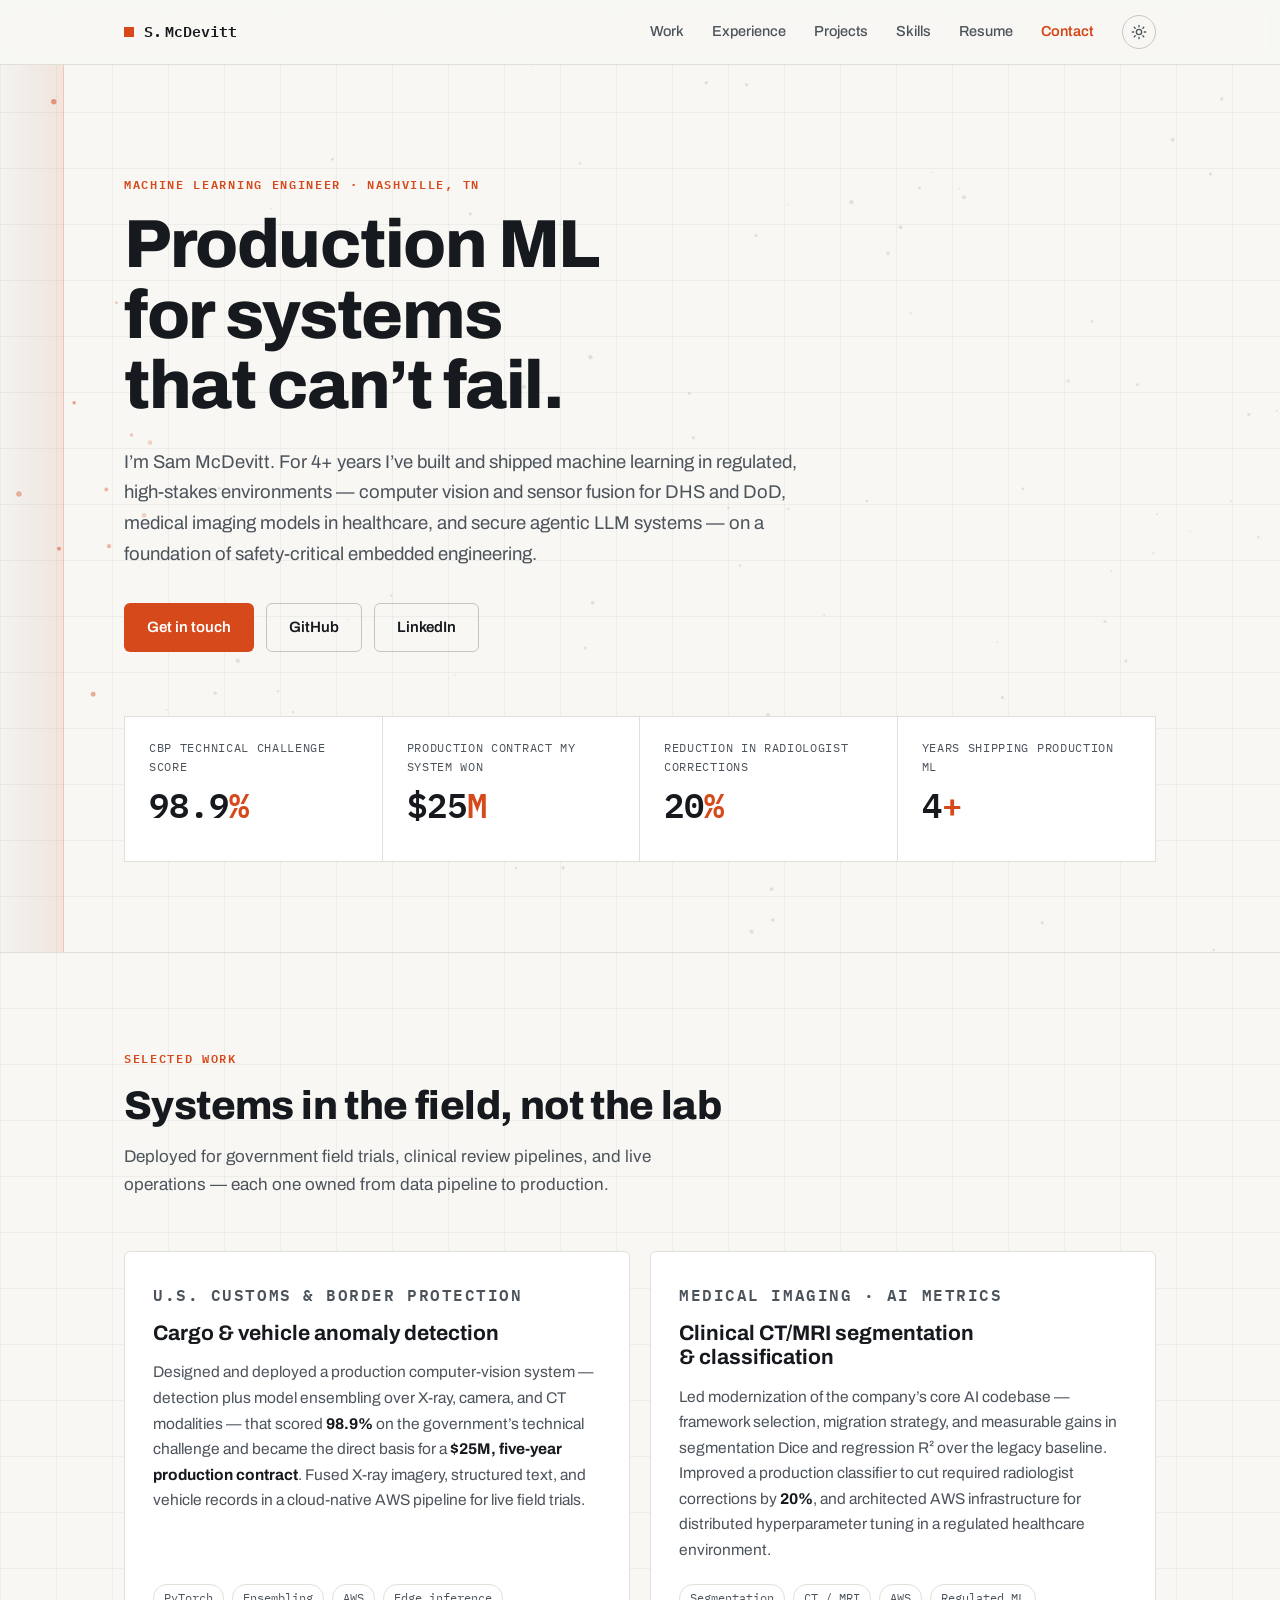
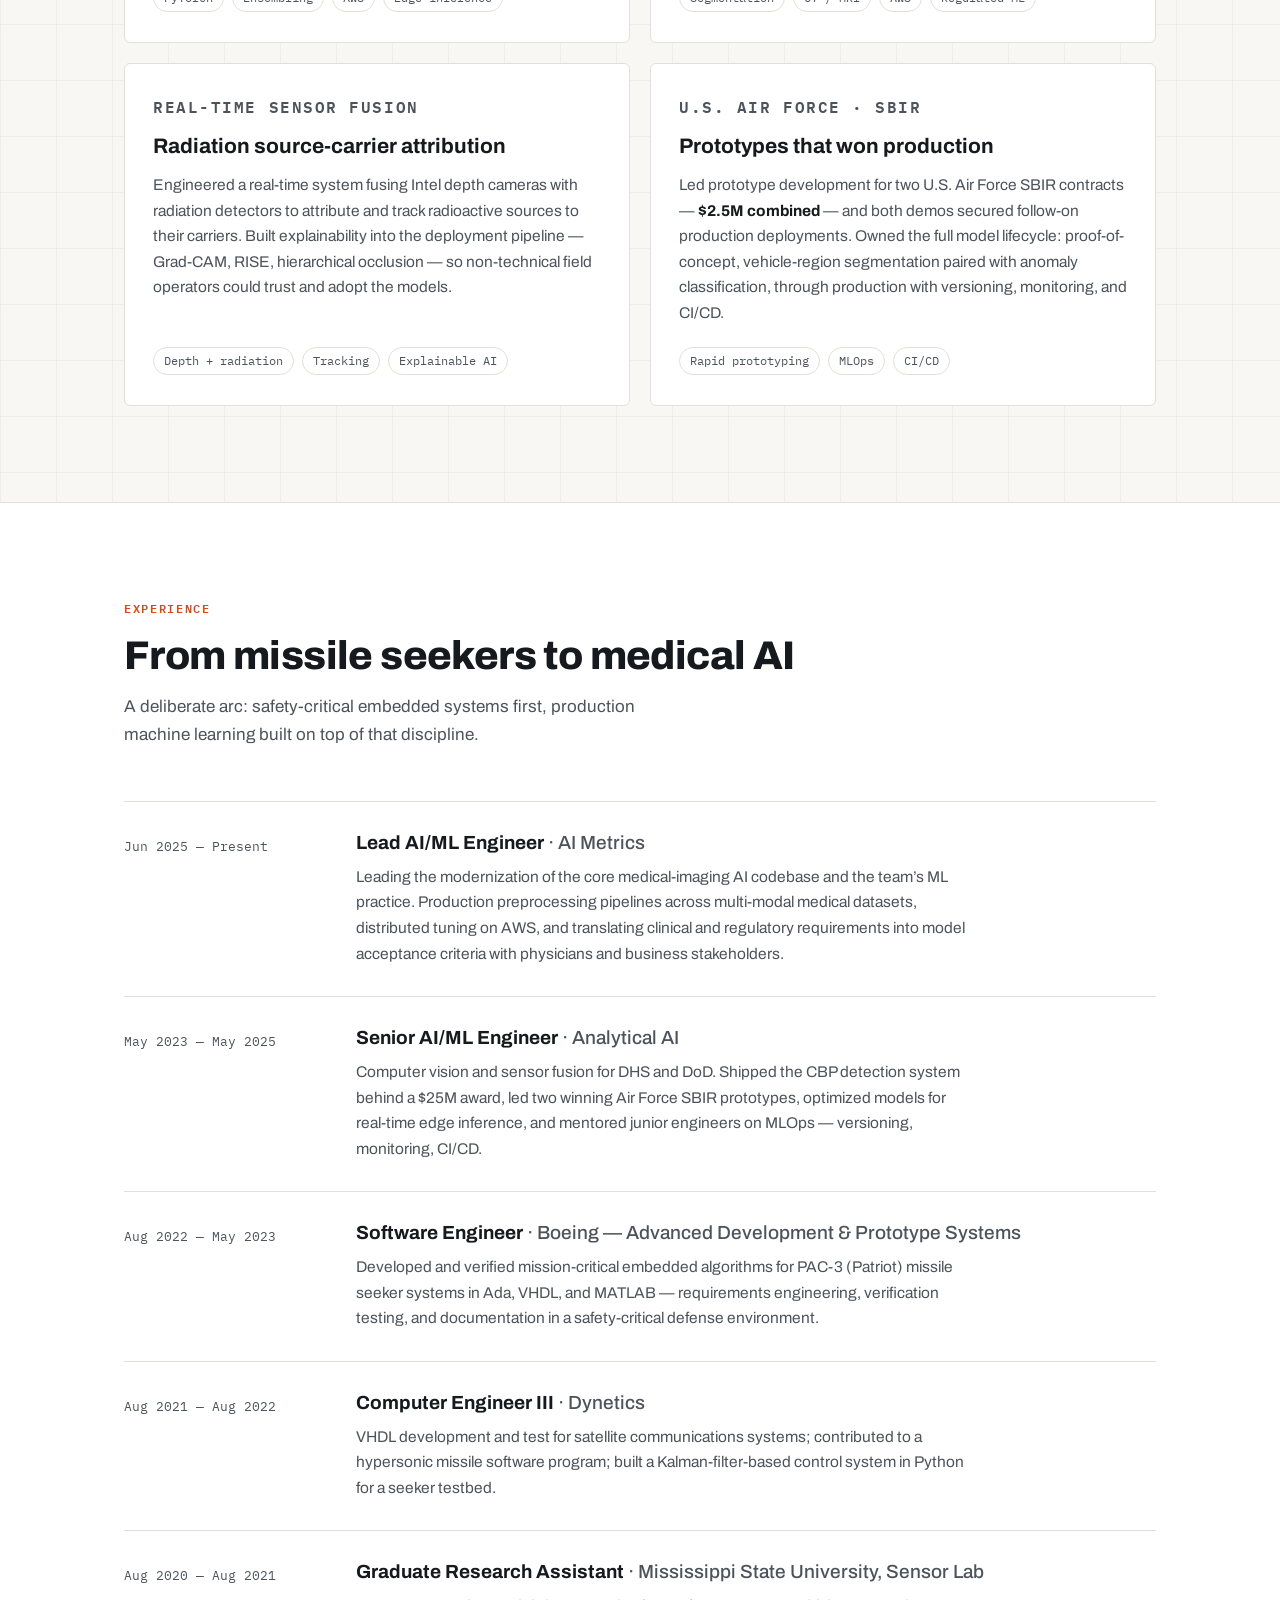
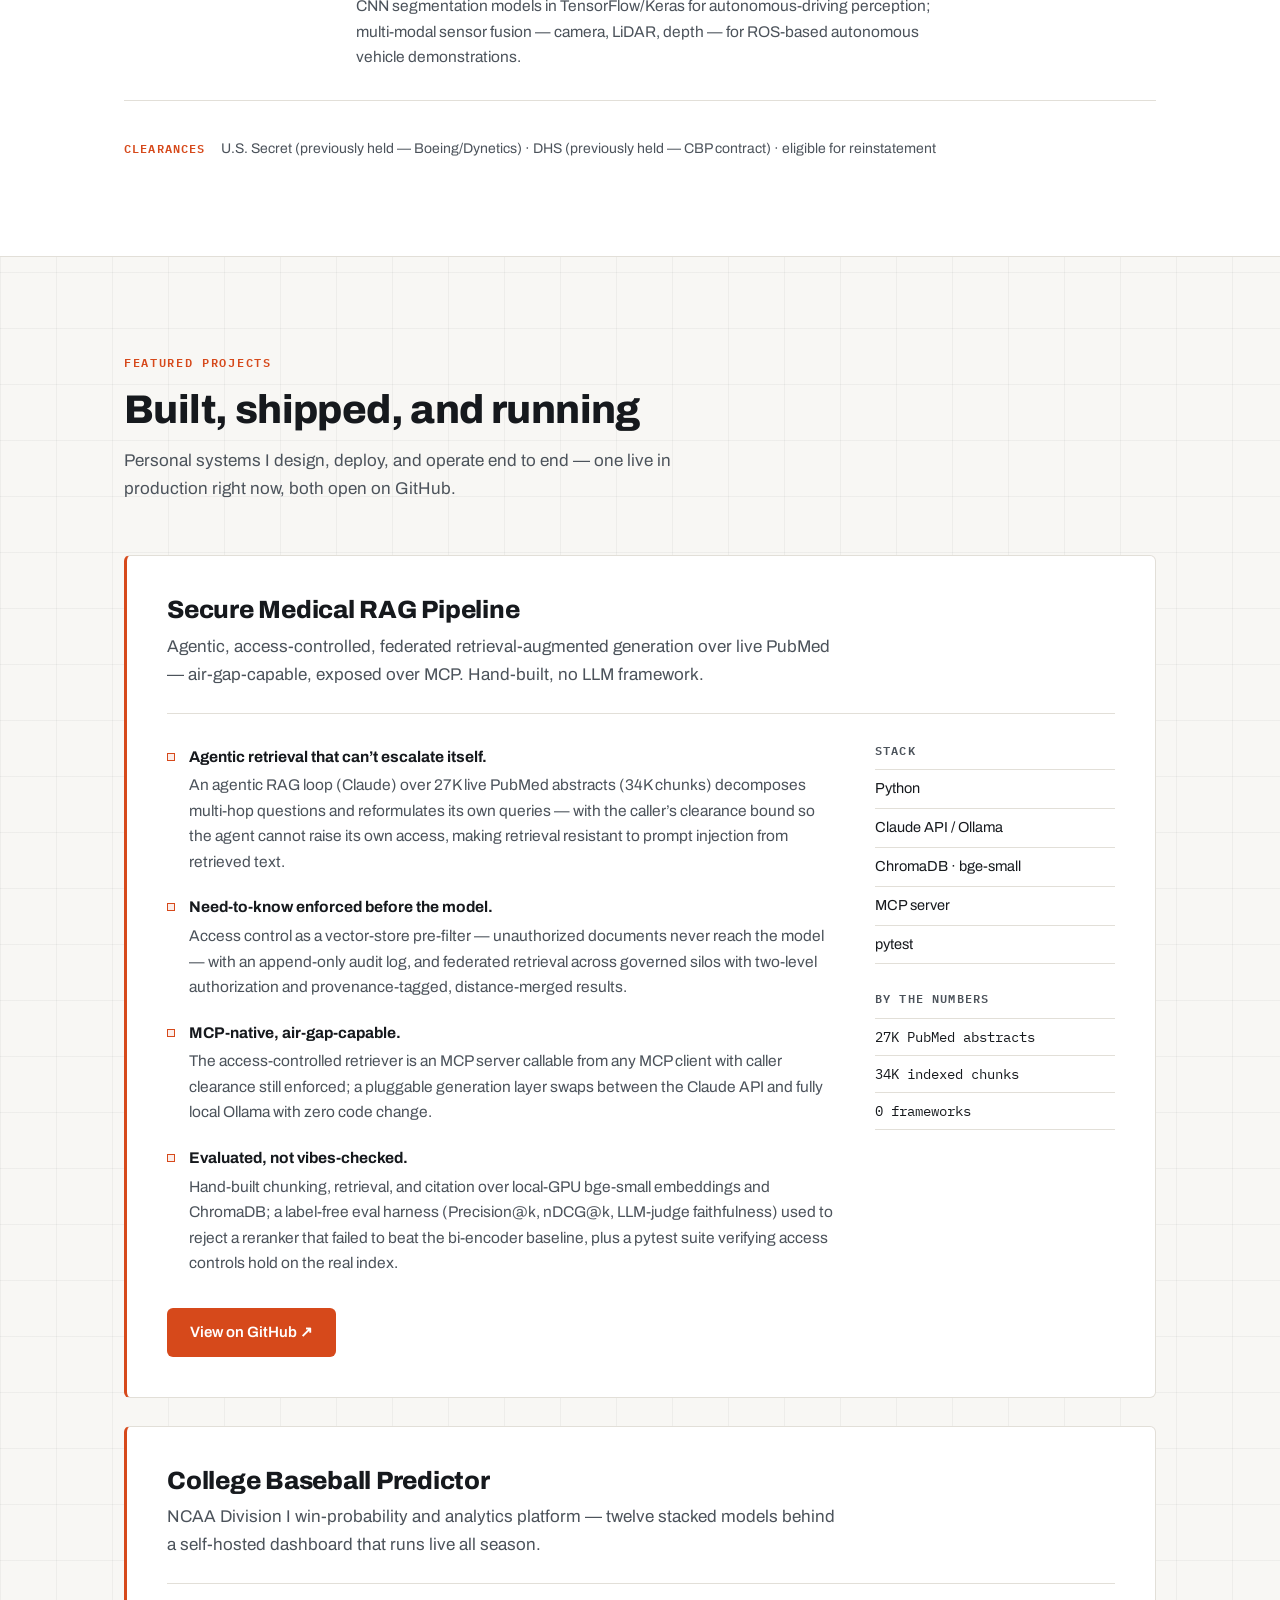
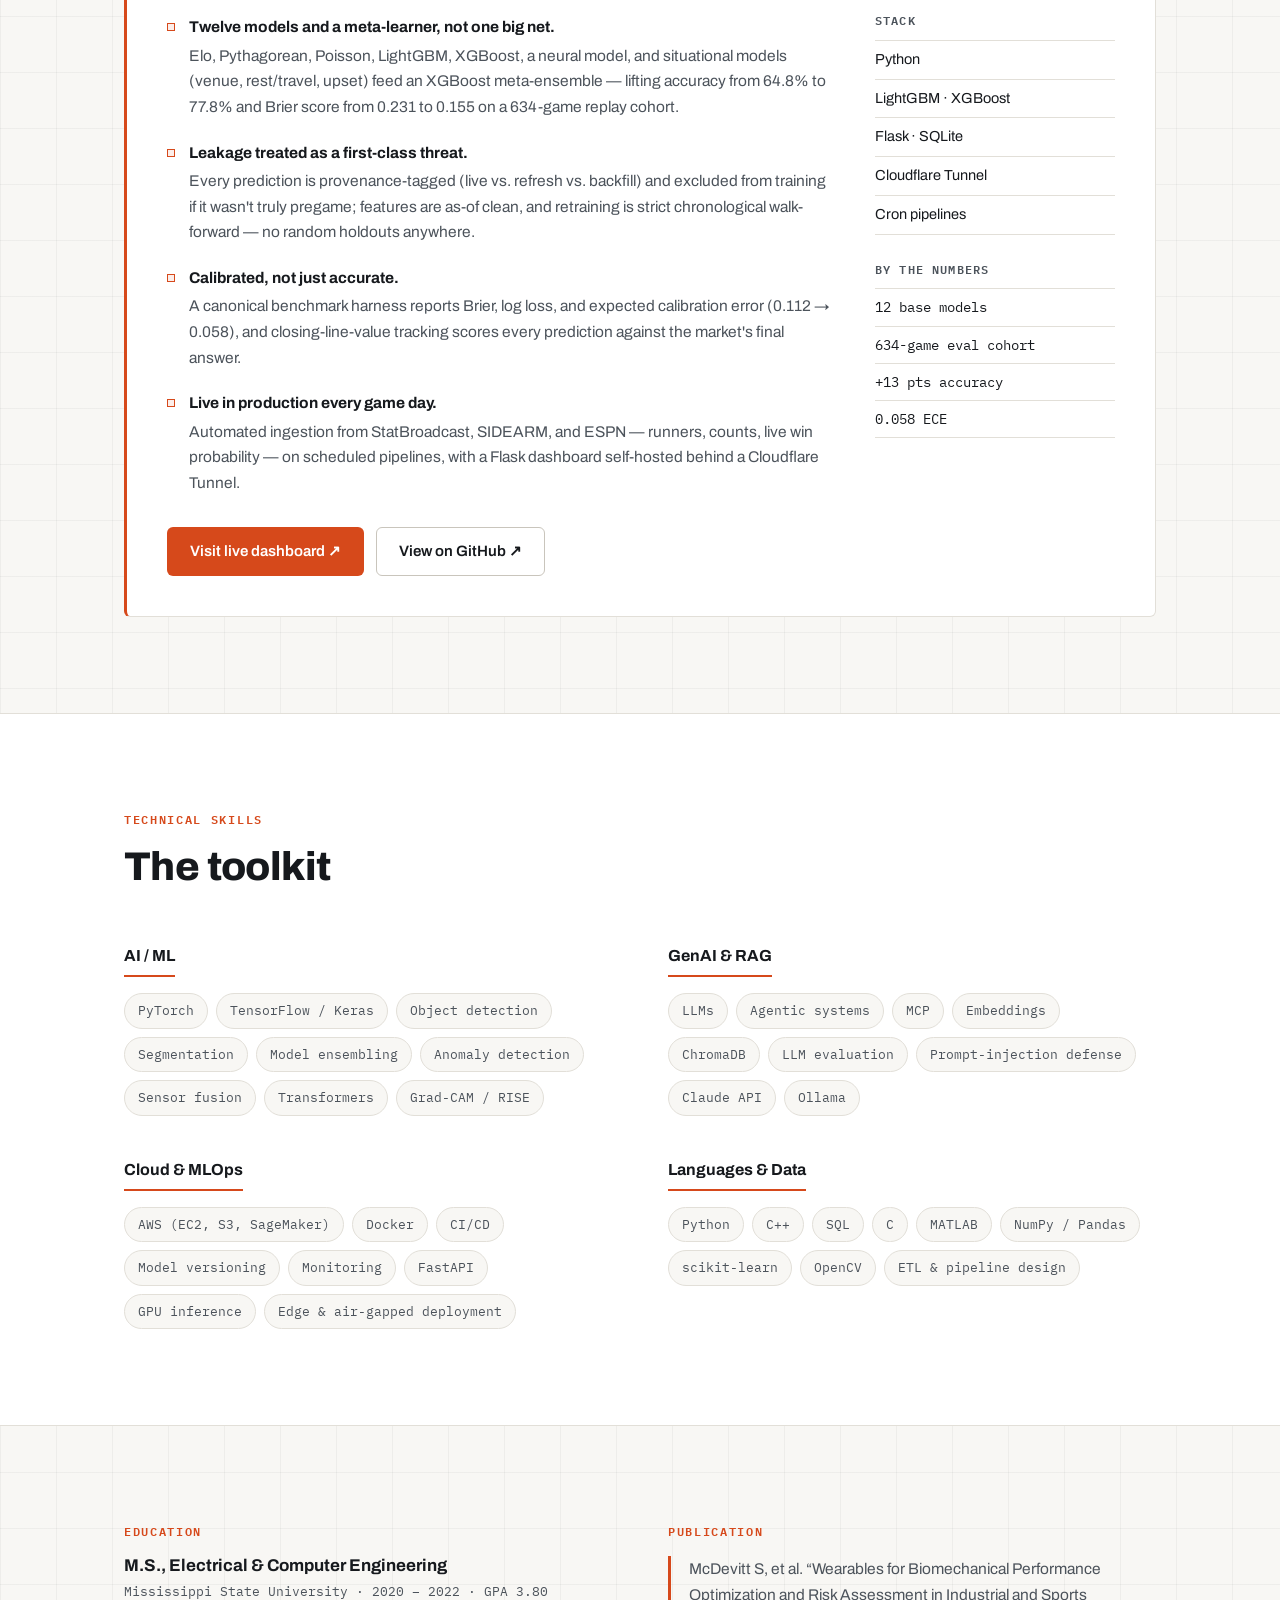
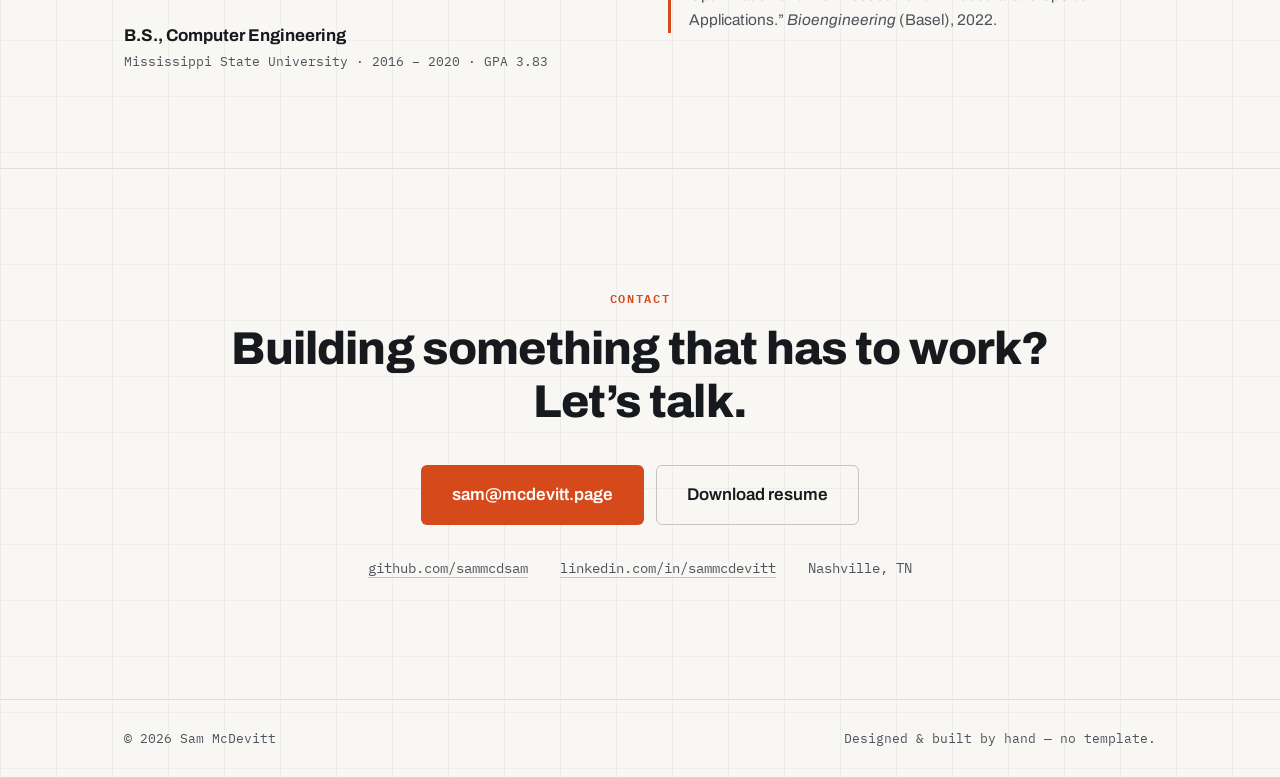
==== commit d5673569: "Point baseball project link at transferred repo Co-Authored-By: Claude Fable 5 <noreply@anthropic.co" ====
--- a/index.html
+++ b/index.html
@@ -347,7 +347,7 @@
             </ul>
             <div class="project-actions">
               <a class="btn btn-primary" href="https://baseball.mcdevitt.page" target="_blank" rel="noopener">Visit live dashboard ↗</a>
-              <a class="btn btn-ghost" href="https://github.com/sams-claude-bot/college-baseball-predictor" target="_blank" rel="noopener">View on GitHub ↗</a>
+              <a class="btn btn-ghost" href="https://github.com/sammcdsam/college-baseball-predictor" target="_blank" rel="noopener">View on GitHub ↗</a>
             </div>
           </div>
           <aside class="project-side">
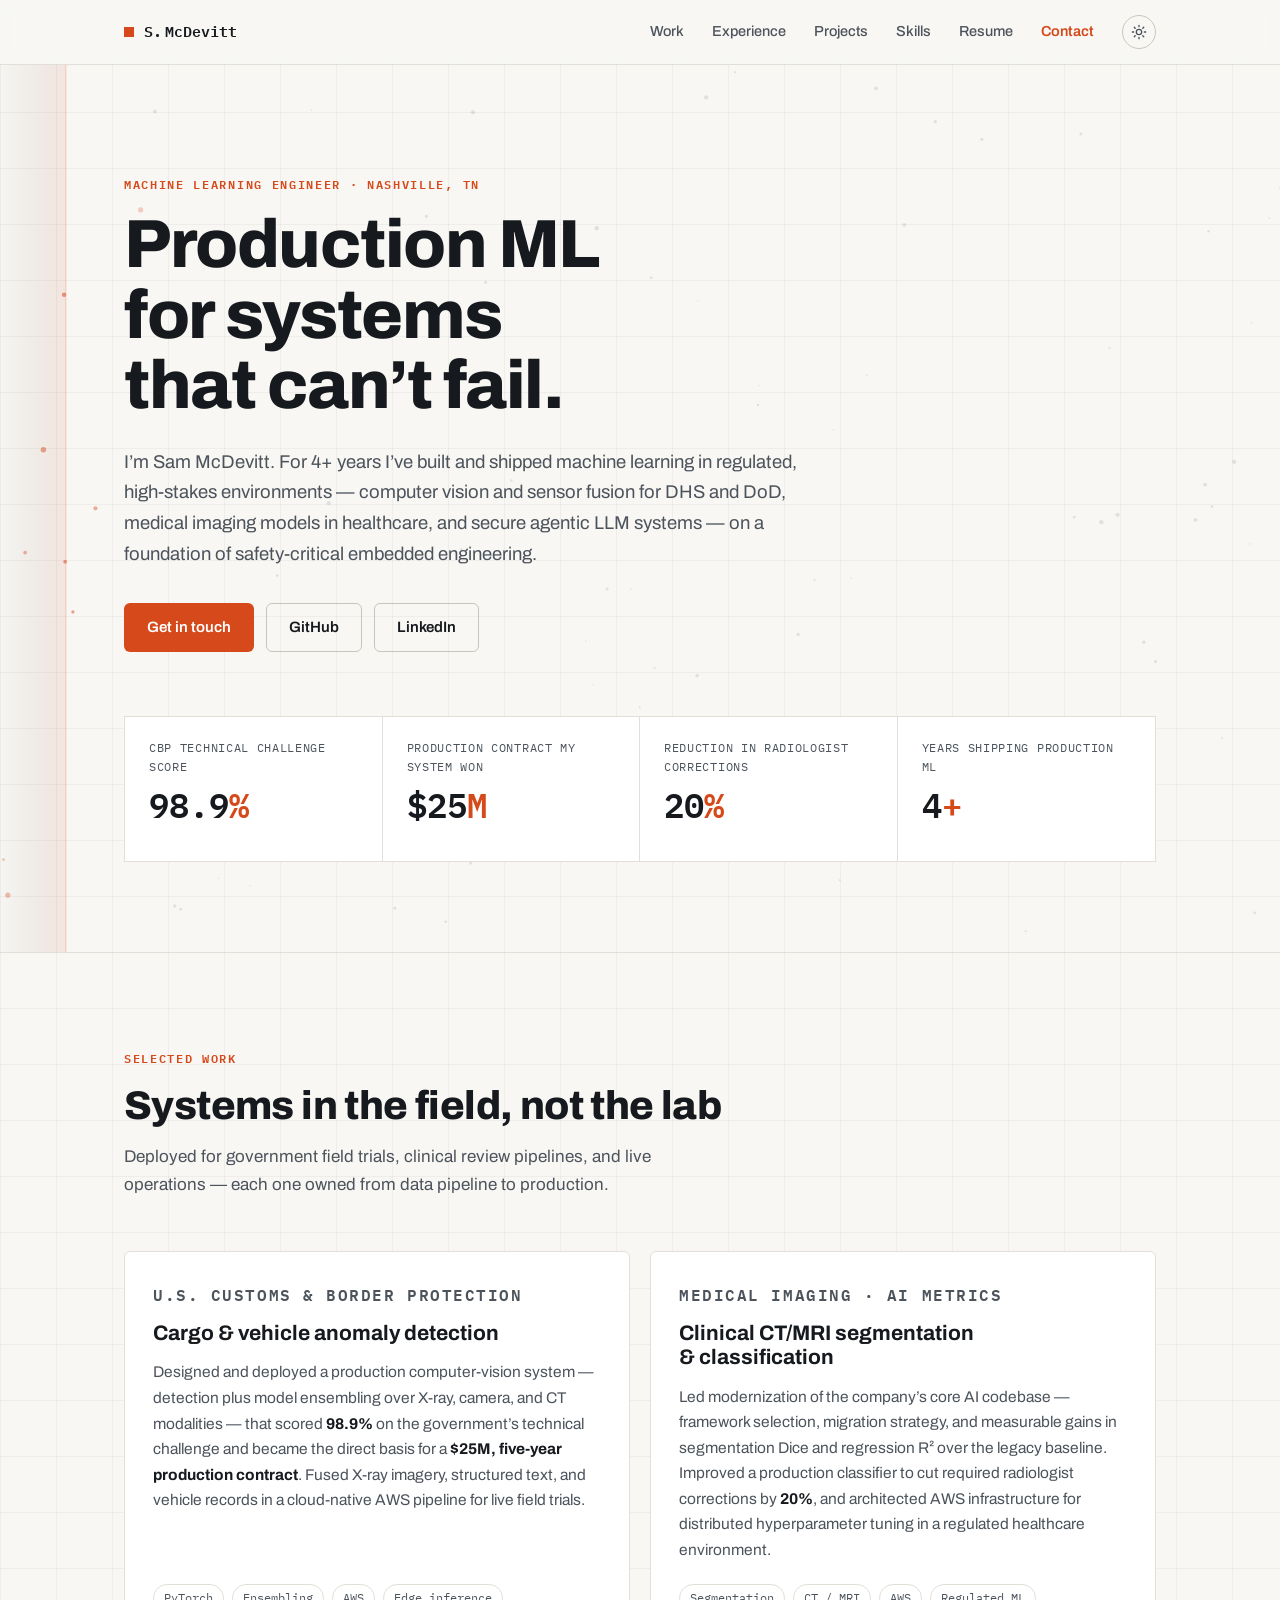
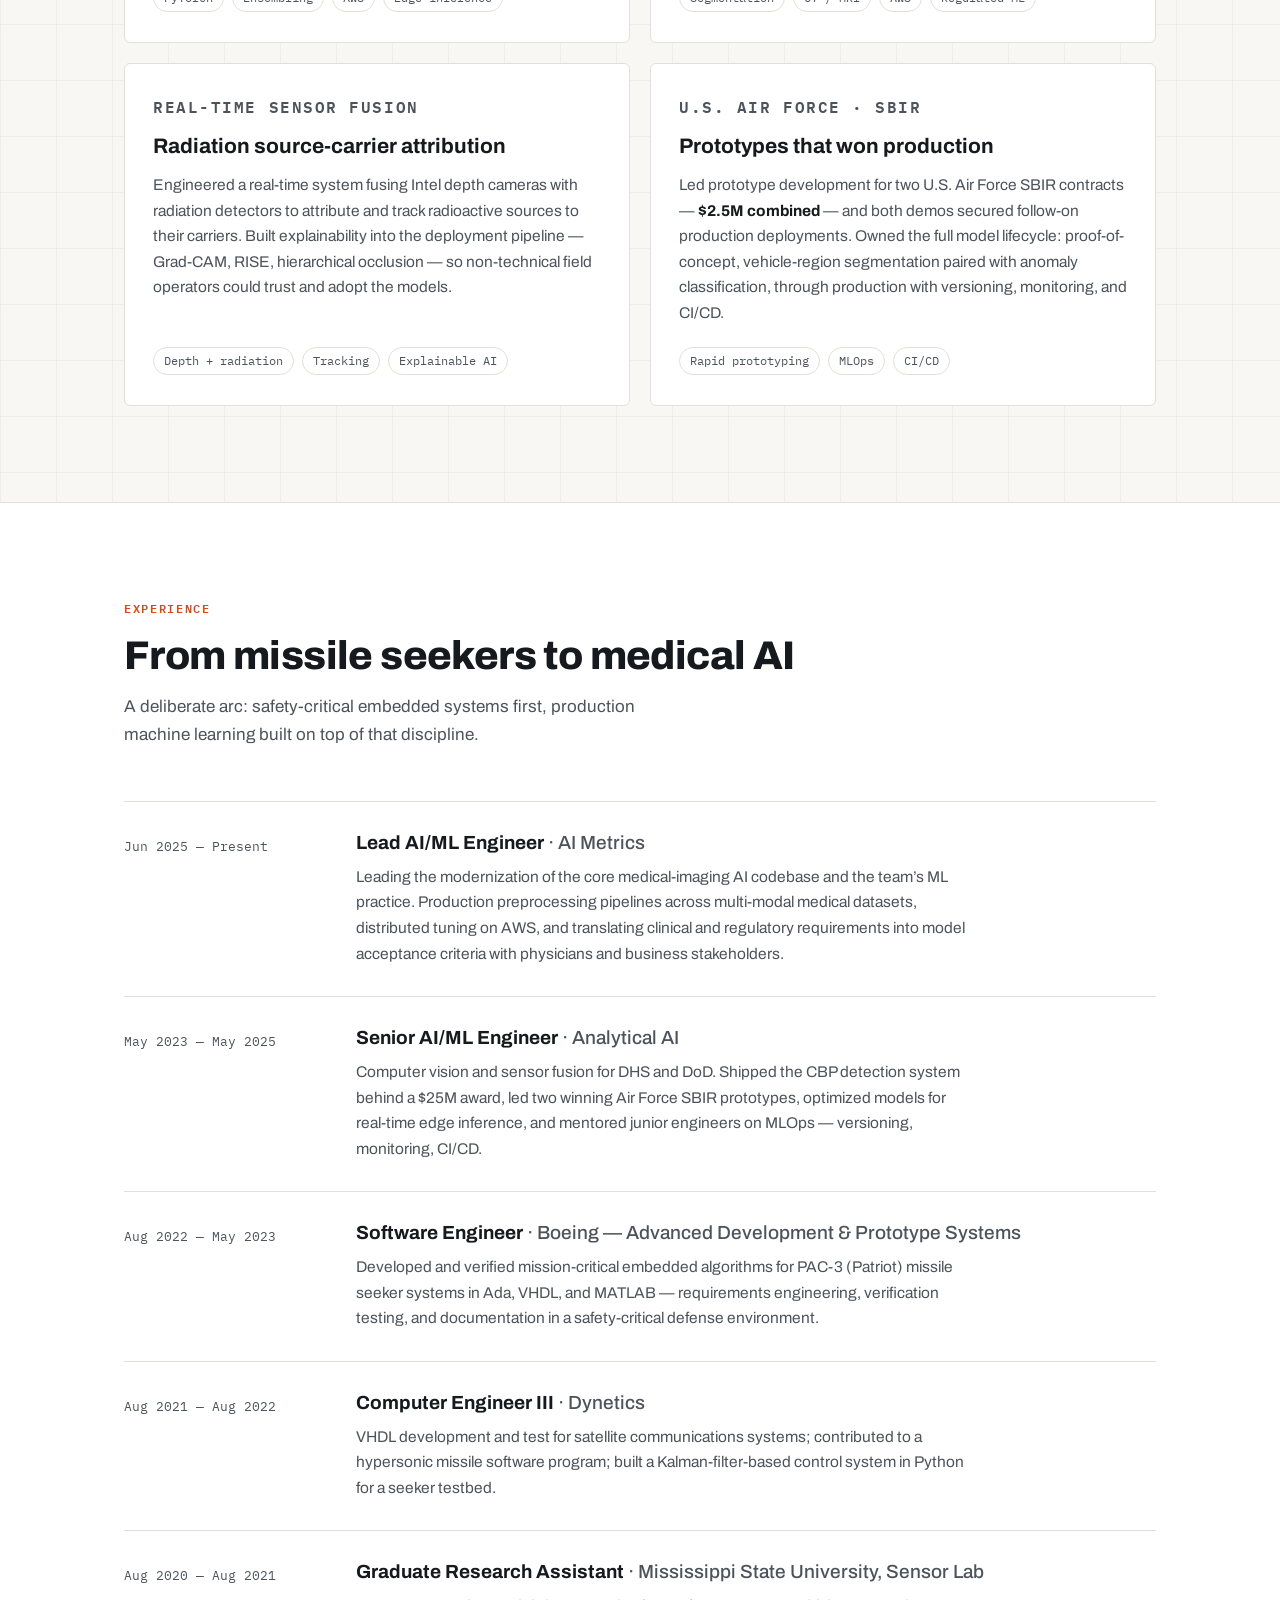
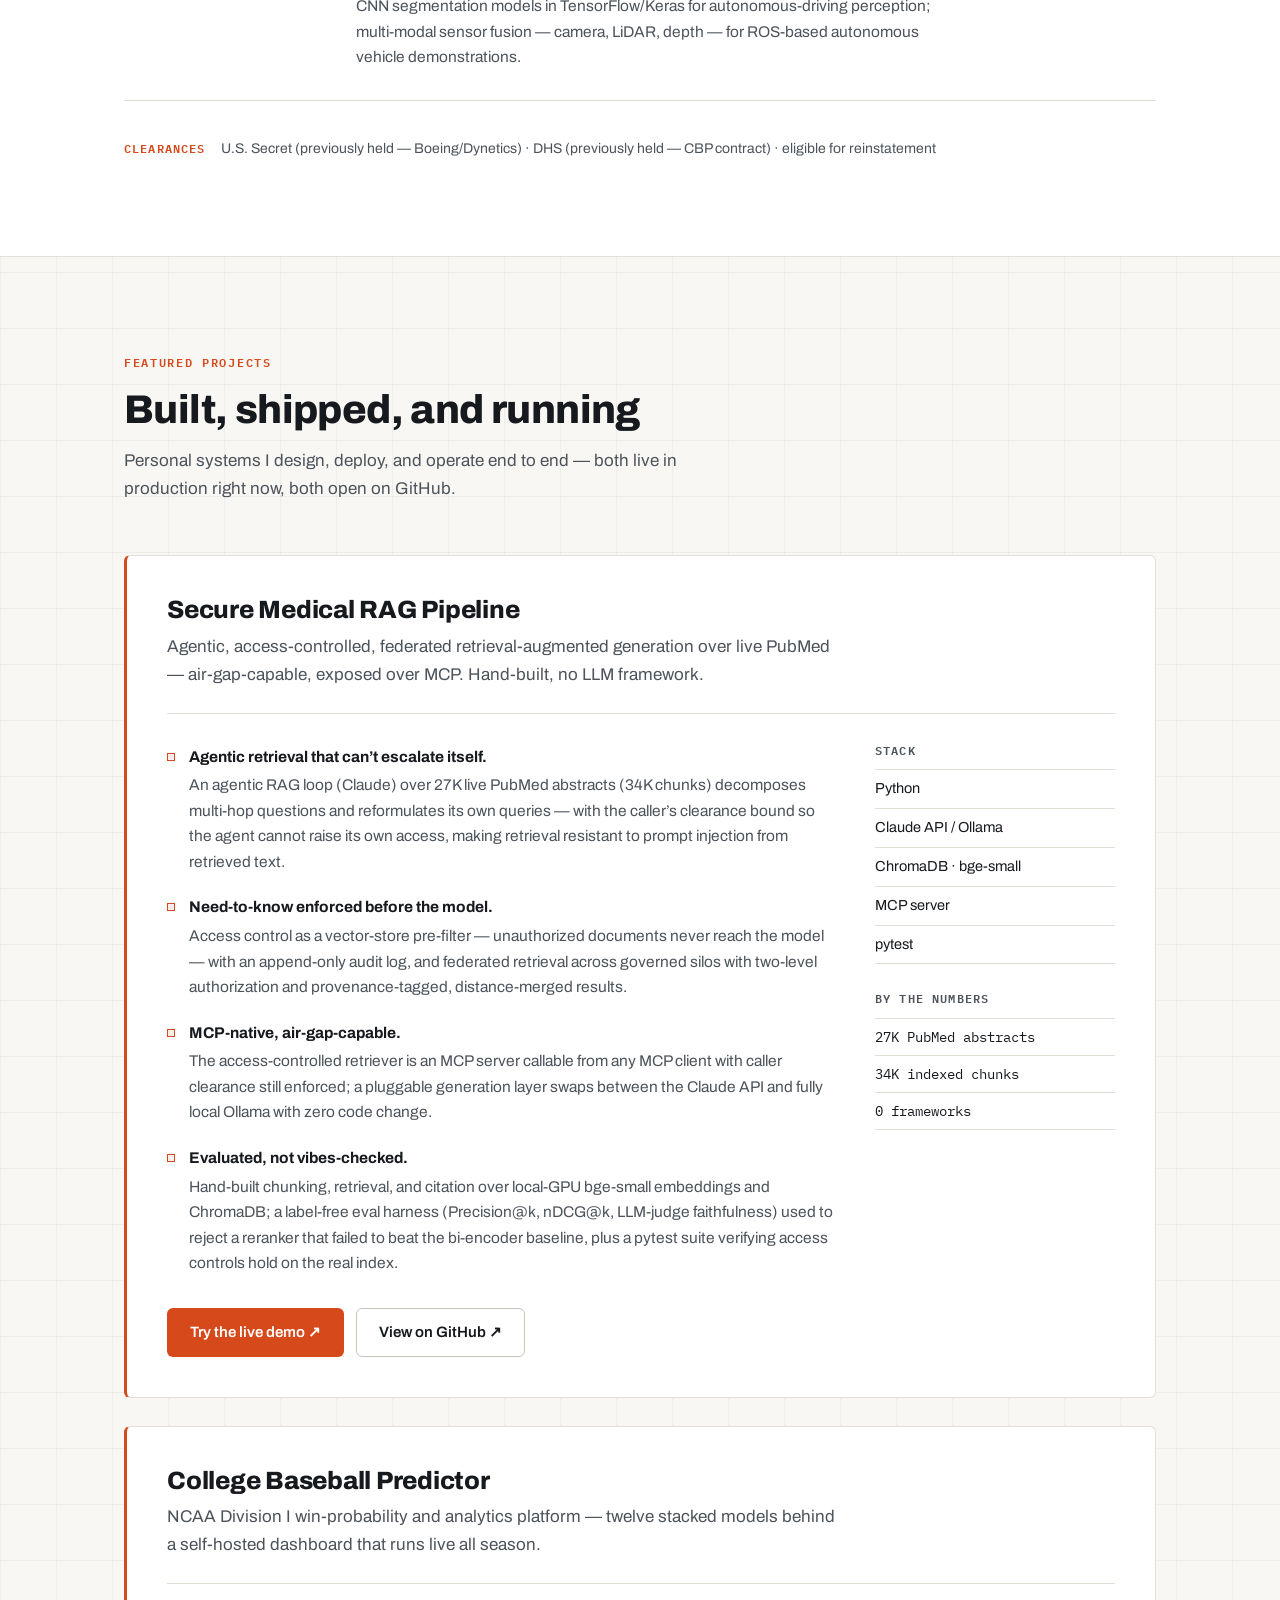
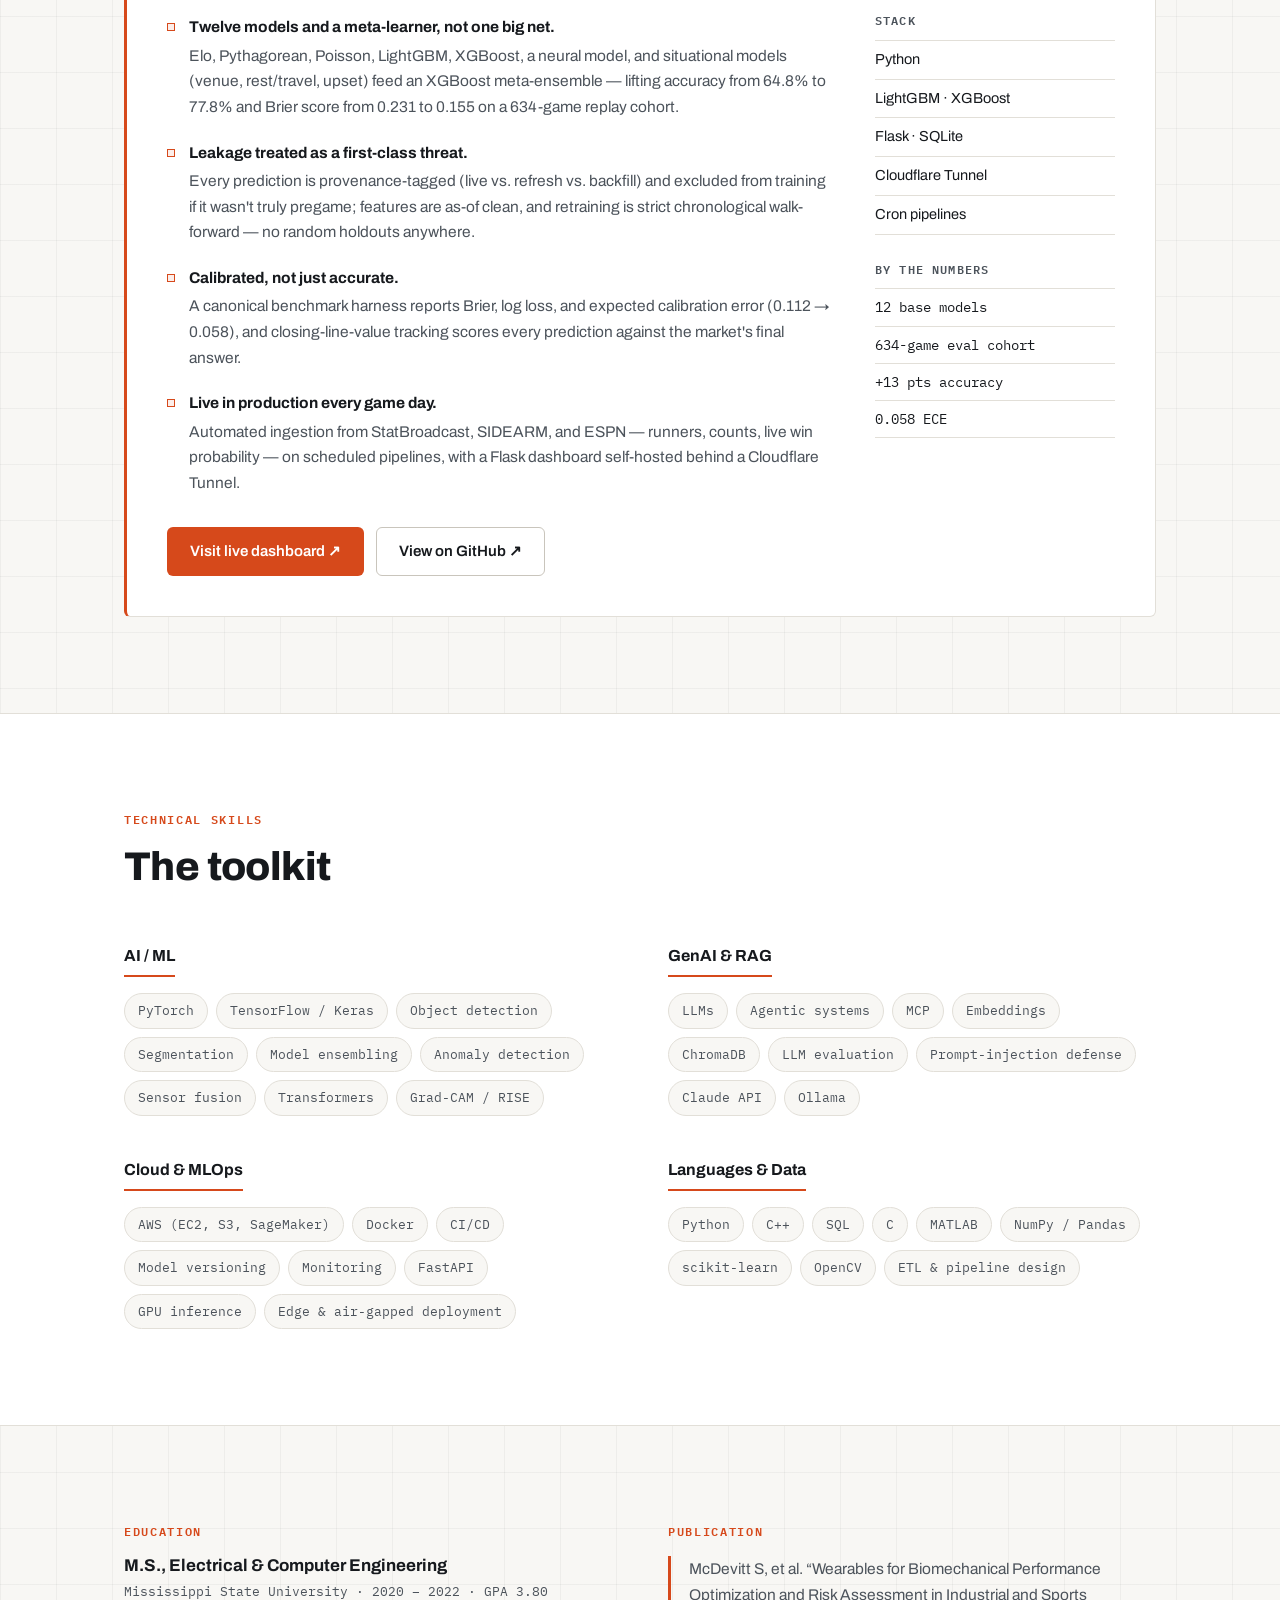
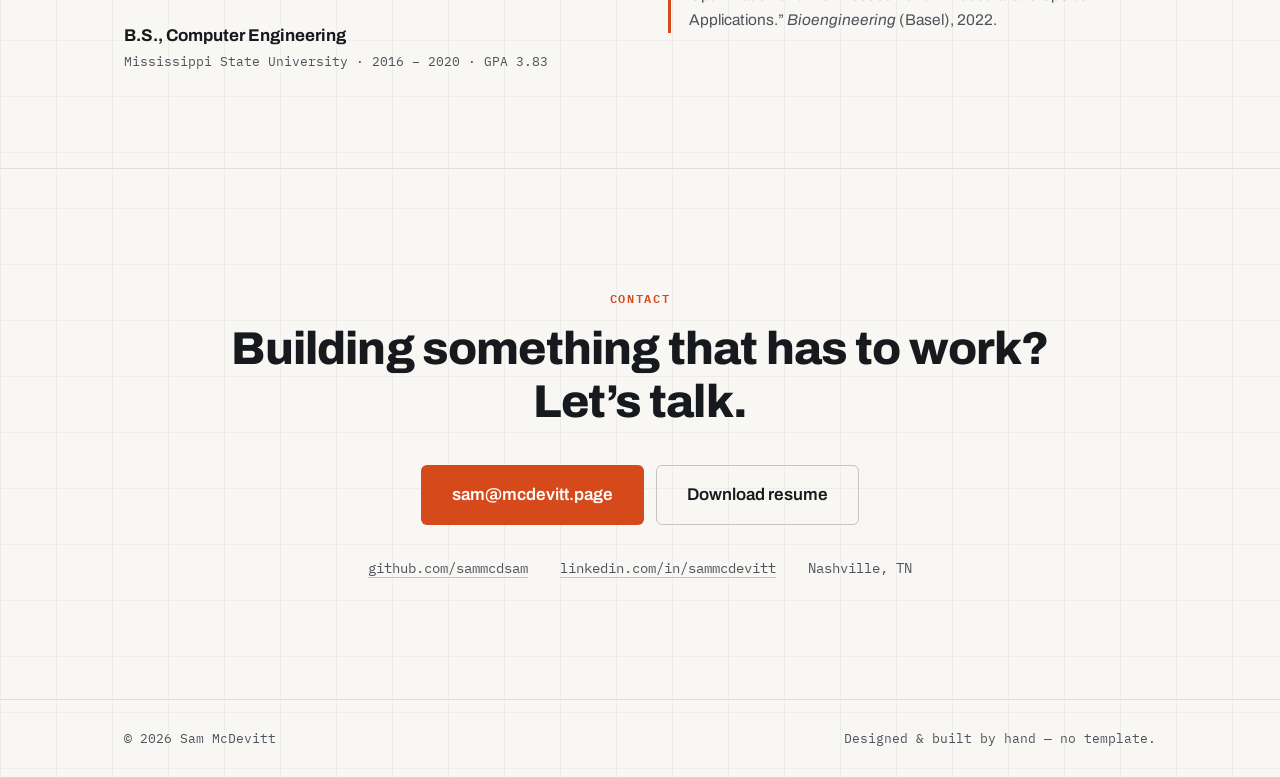
==== commit 2dd8acb3: "Link the live RAG demo from the project panel Co-Authored-By: Claude Fable 5 <noreply@anthropic.com>" ====
--- a/index.html
+++ b/index.html
@@ -242,7 +242,7 @@
           <p class="eyebrow">Featured Projects</p>
           <h2>Built, shipped, and running</h2>
           <p class="section-lede">
-            Personal systems I design, deploy, and operate end to end — one live in
+            Personal systems I design, deploy, and operate end to end — both live in
             production right now, both open on GitHub.
           </p>
         </header>
@@ -287,7 +287,8 @@
               </li>
             </ul>
             <div class="project-actions">
-              <a class="btn btn-primary" href="https://github.com/sammcdsam/medical-rag-pipeline" target="_blank" rel="noopener">View on GitHub ↗</a>
+              <a class="btn btn-primary" href="https://rag.mcdevitt.page" target="_blank" rel="noopener">Try the live demo ↗</a>
+              <a class="btn btn-ghost" href="https://github.com/sammcdsam/medical-rag-pipeline" target="_blank" rel="noopener">View on GitHub ↗</a>
             </div>
           </div>
           <aside class="project-side">
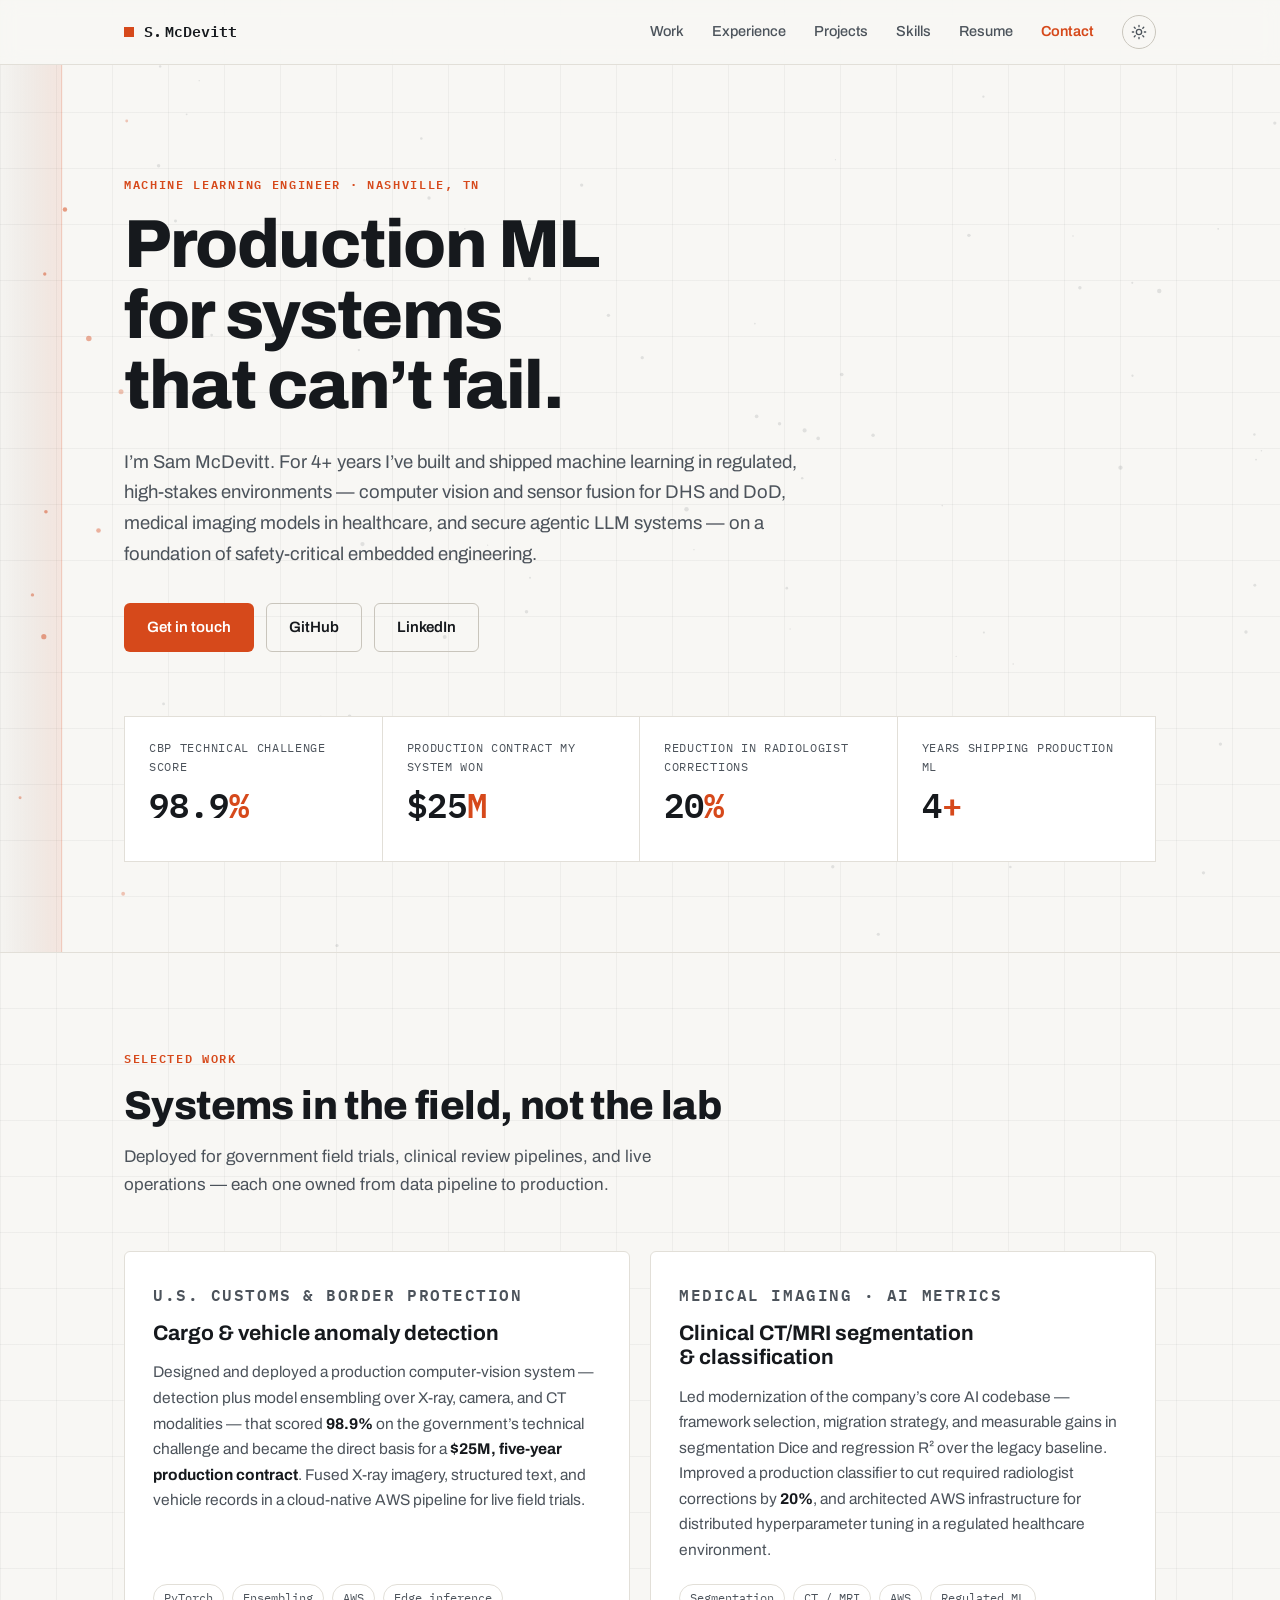
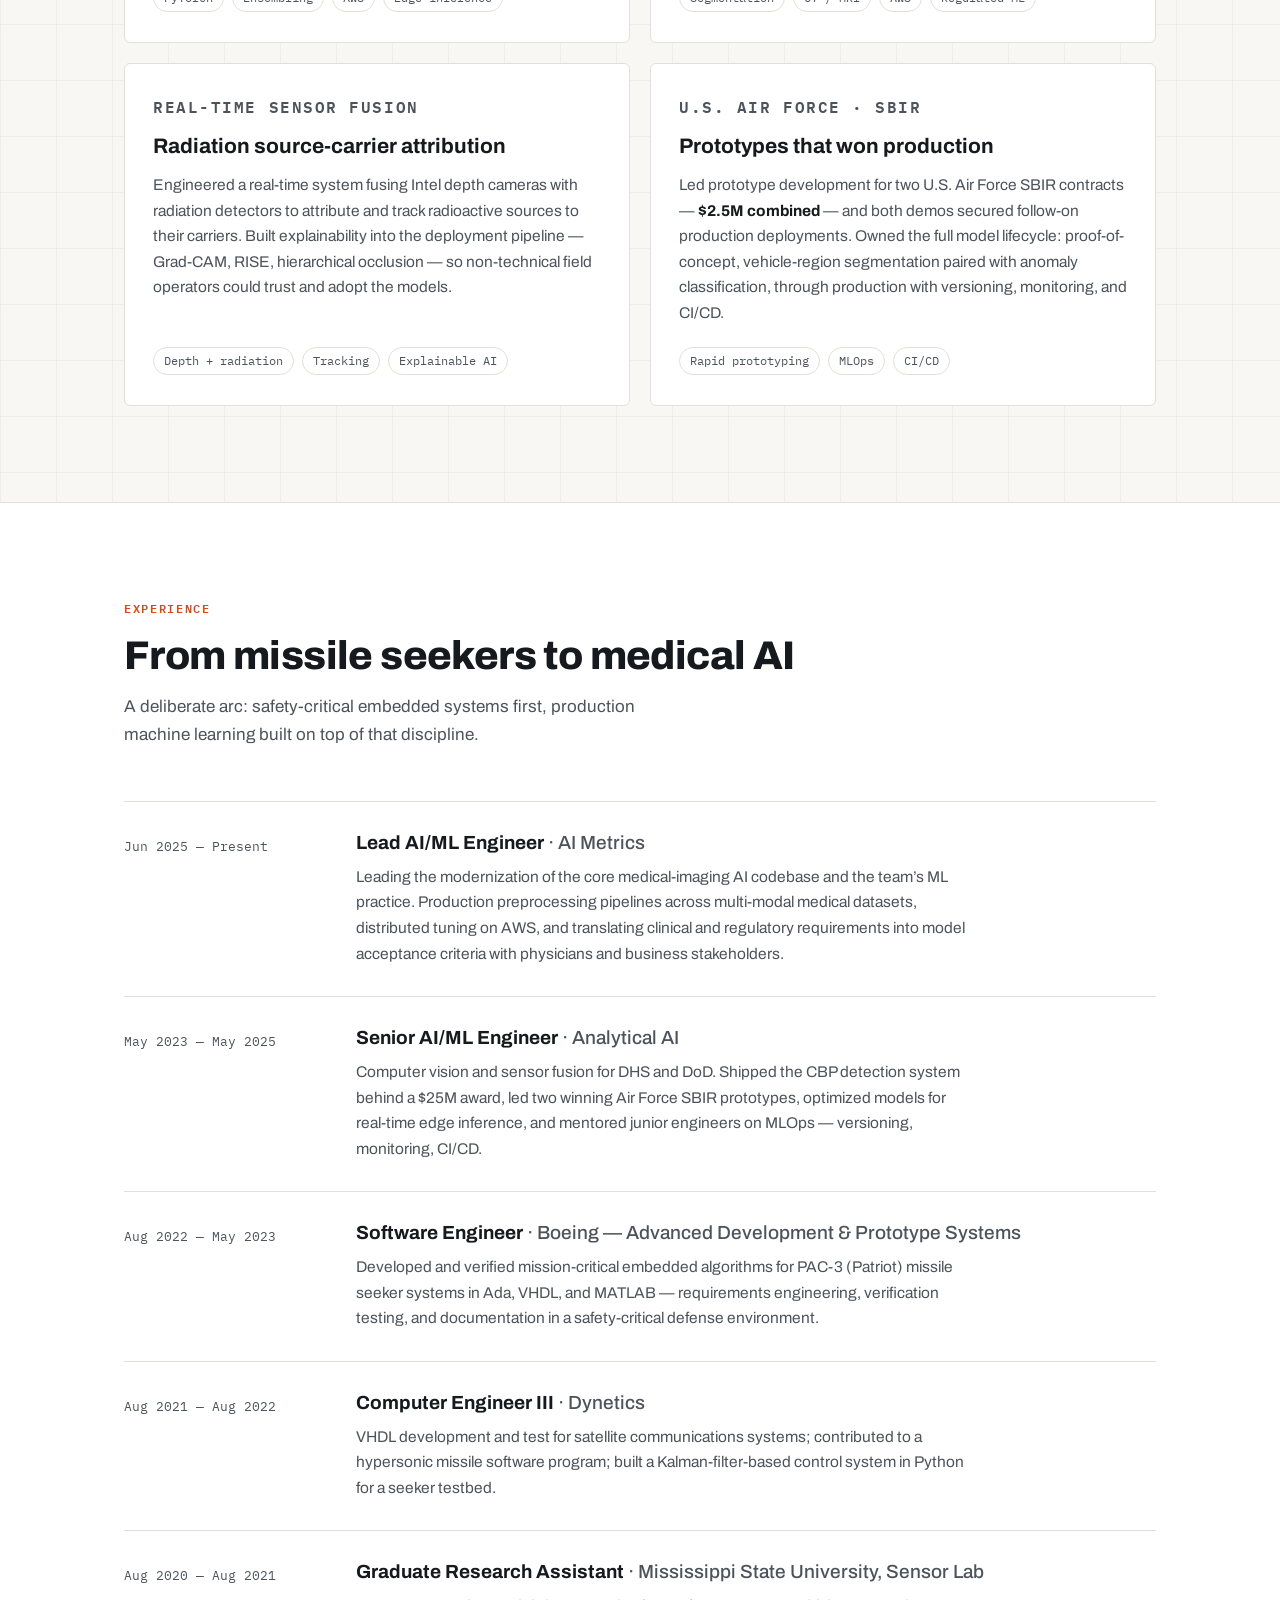
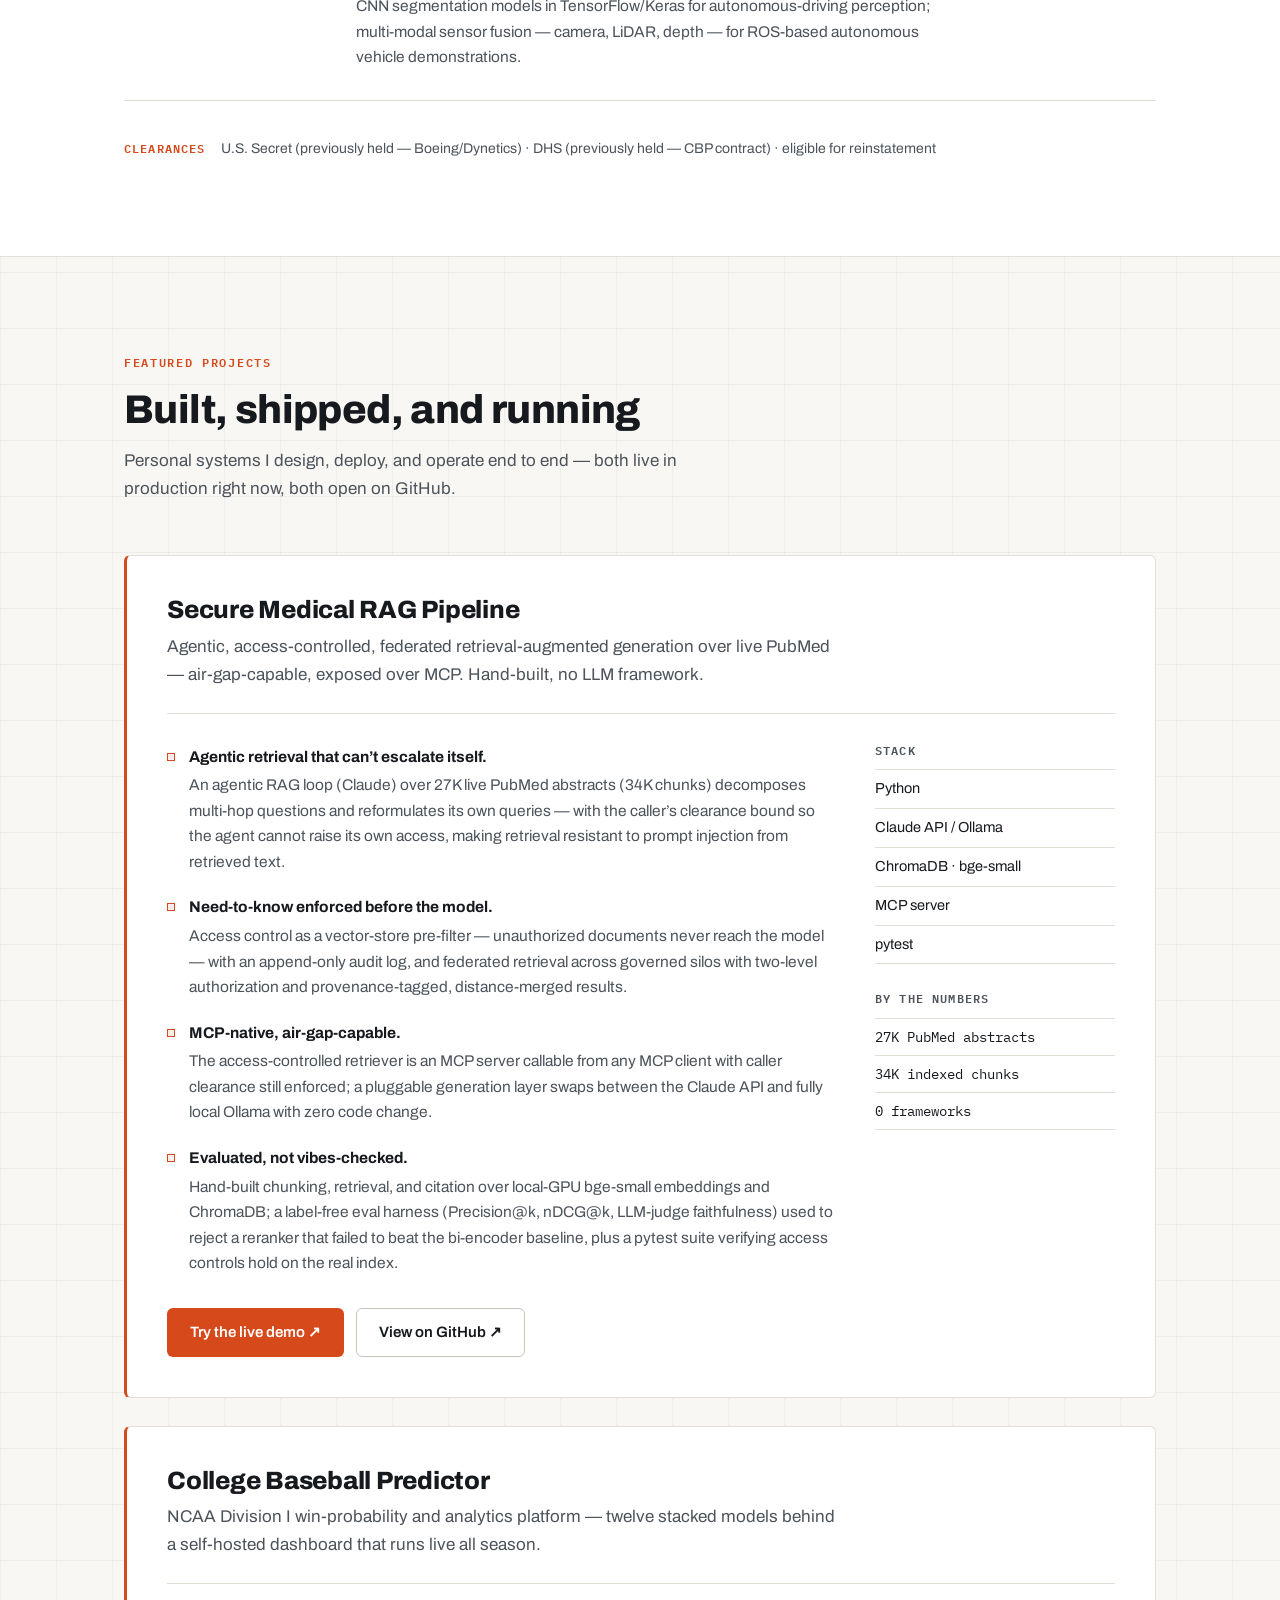
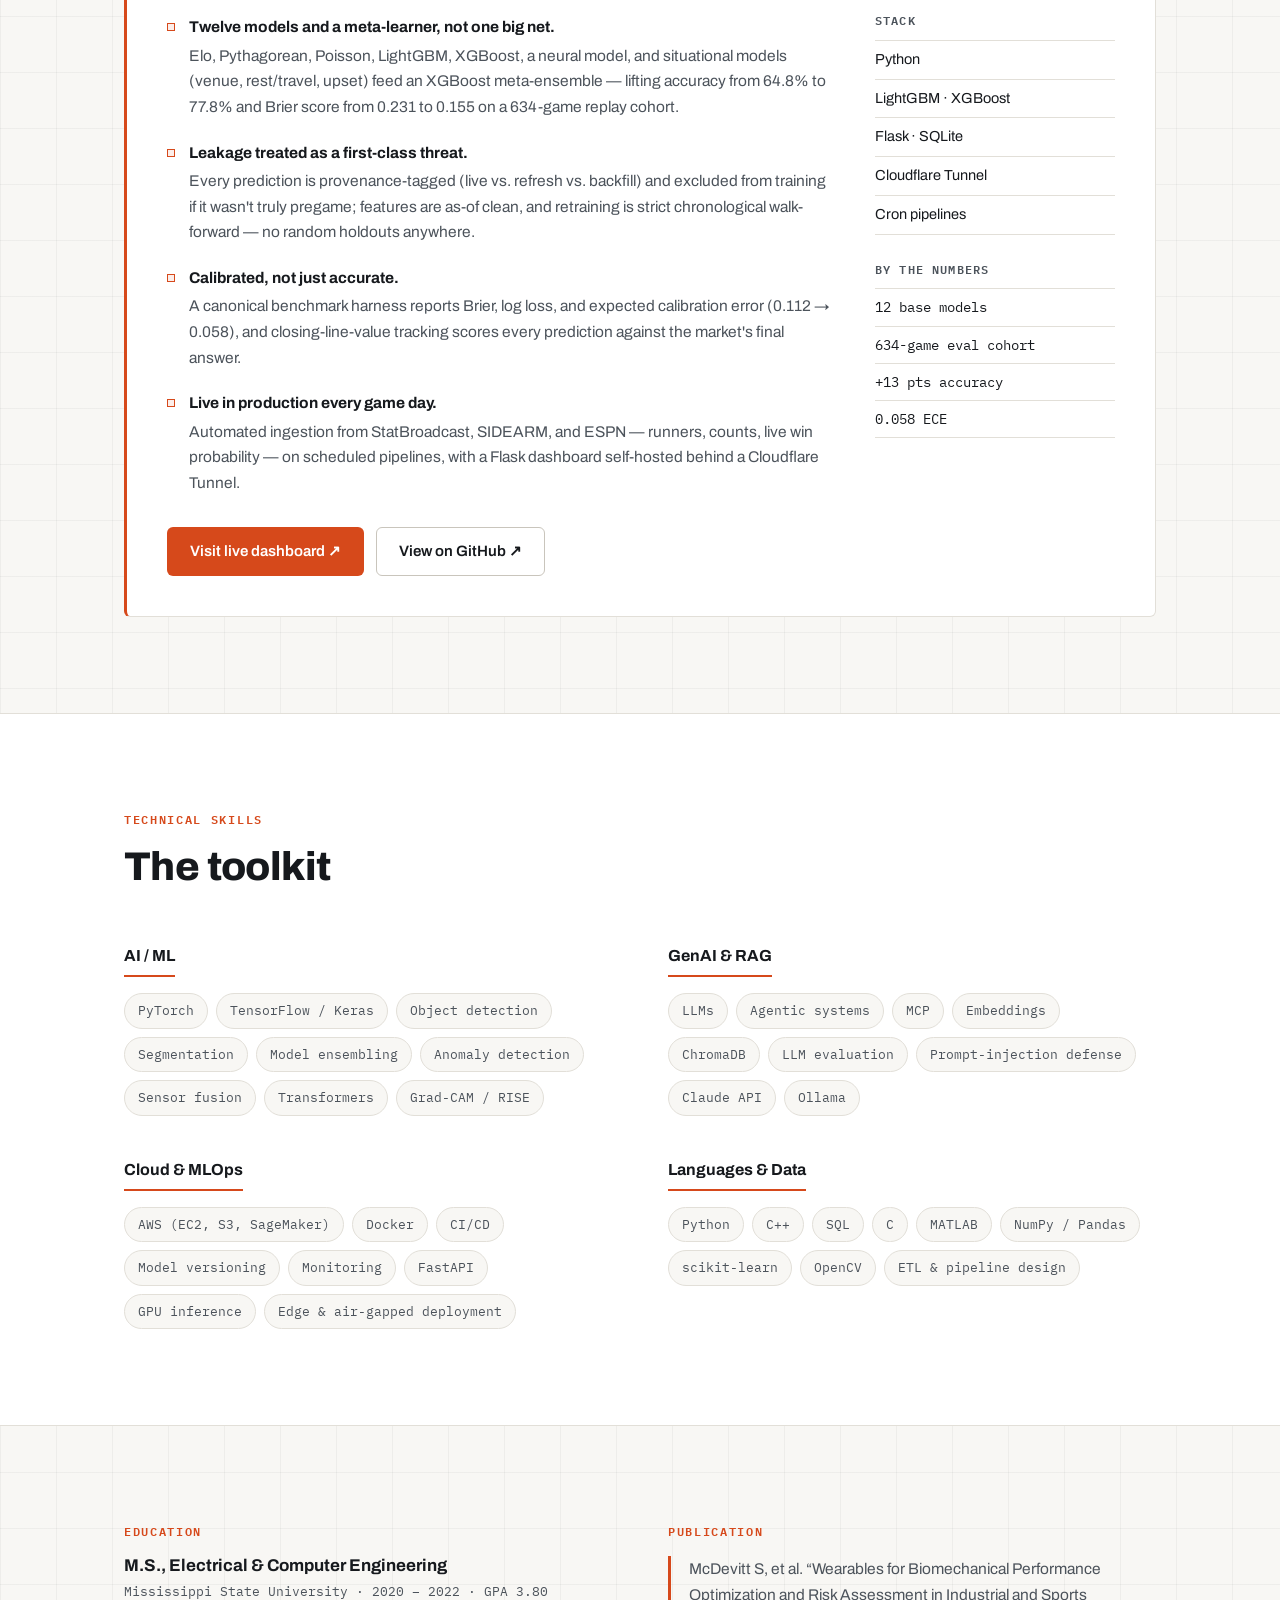
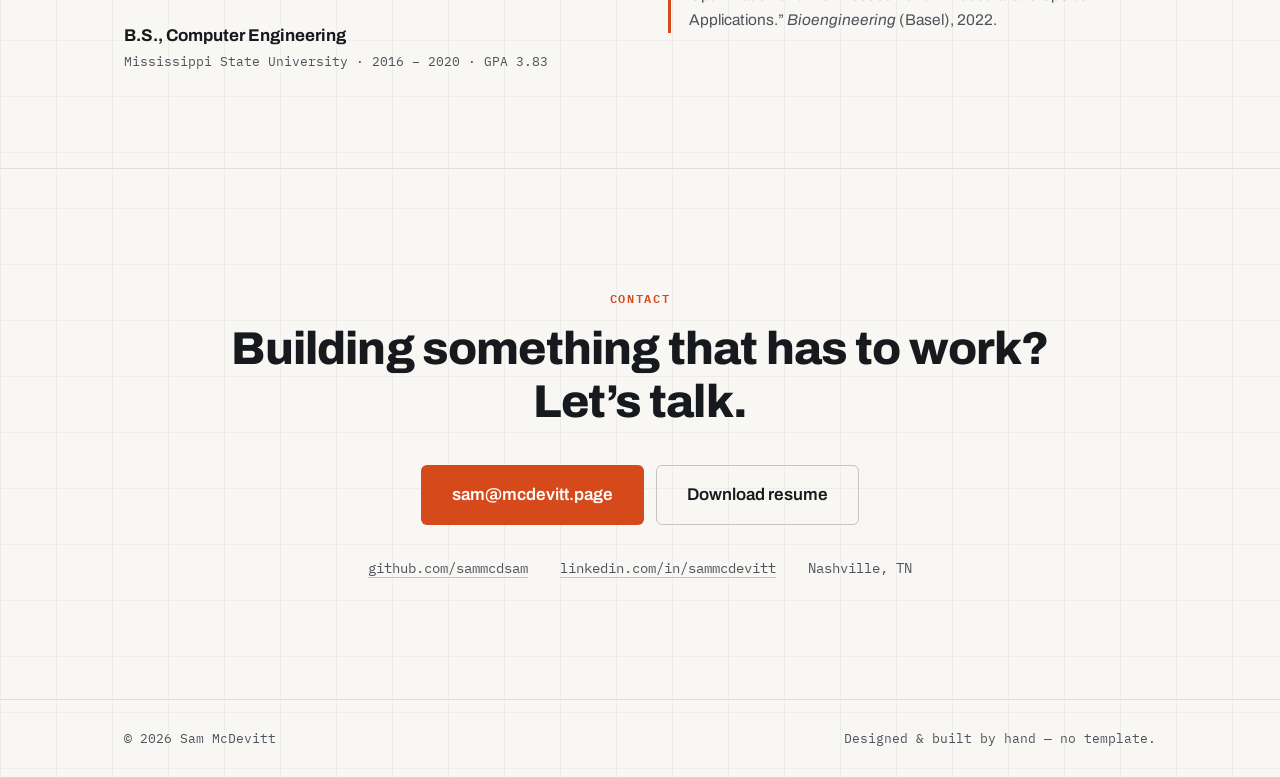
==== commit cf26c390: "Wire in Umami analytics, add site URL to resume, custom 404 Co-Authored-By: Claude Fable 5 <noreply@" ====
--- a/index.html
+++ b/index.html
@@ -13,6 +13,7 @@
   <link rel="preconnect" href="https://fonts.gstatic.com" crossorigin>
   <link href="https://fonts.googleapis.com/css2?family=Archivo:wght@400;500;600;700;800&family=IBM+Plex+Mono:wght@400;500;600&display=swap" rel="stylesheet">
   <link rel="stylesheet" href="css/style.css">
+  <script defer src="https://analytics.mcdevitt.page/script.js" data-website-id="8c2cd474-ac23-48b2-a5eb-e8eed59ae5b8"></script>
 </head>
 <body>
 
